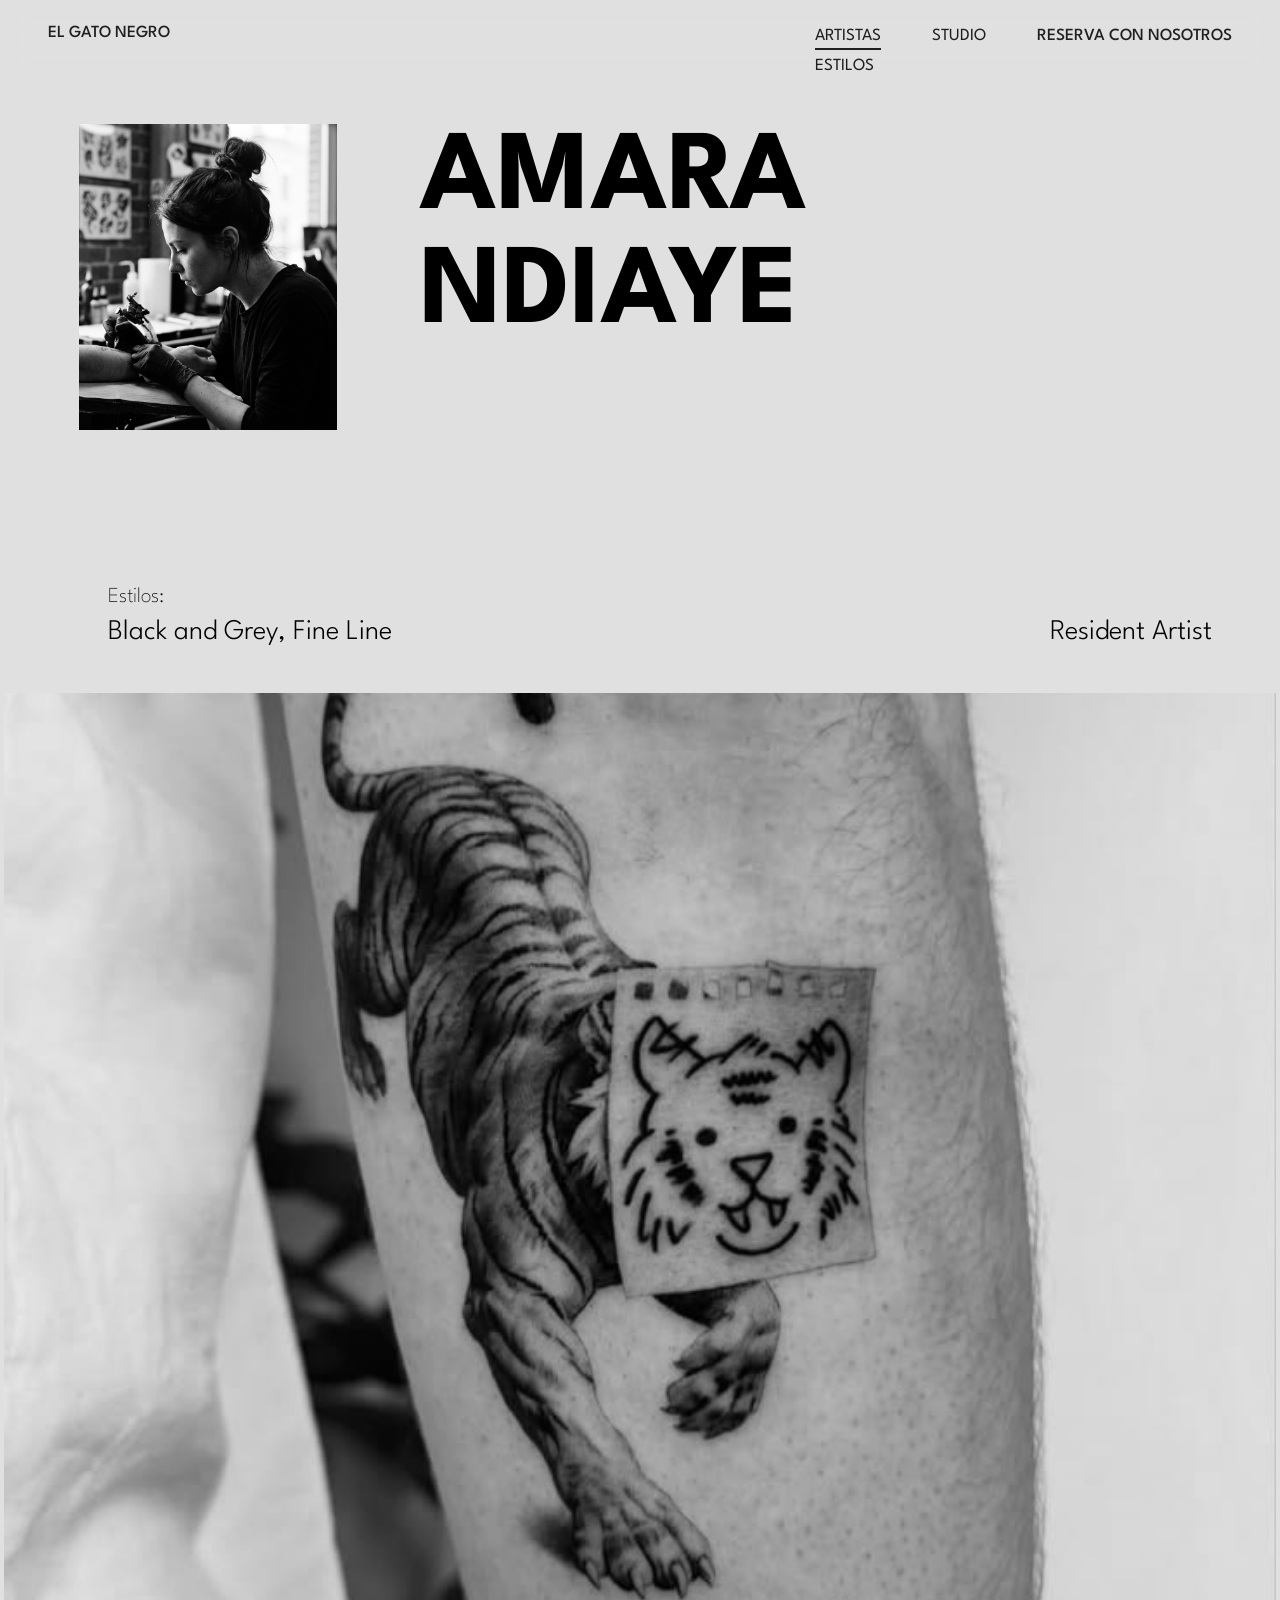
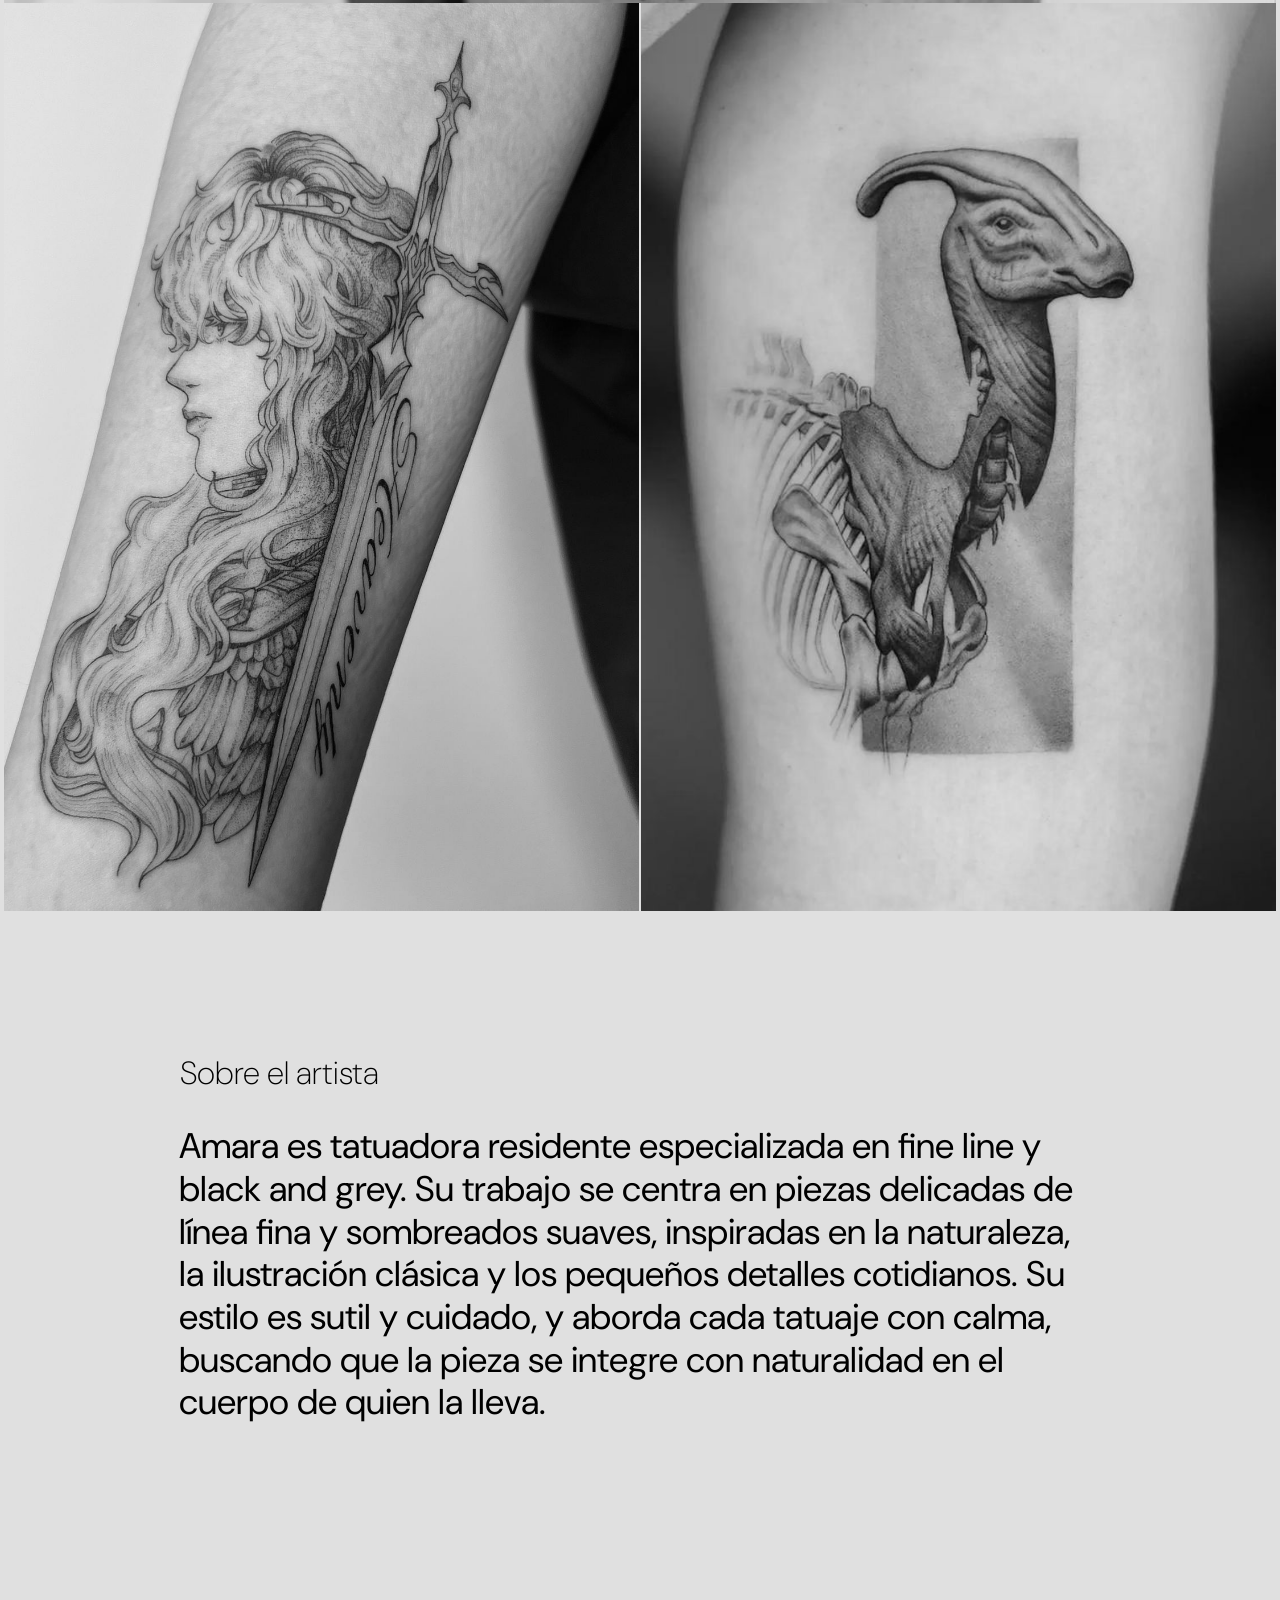
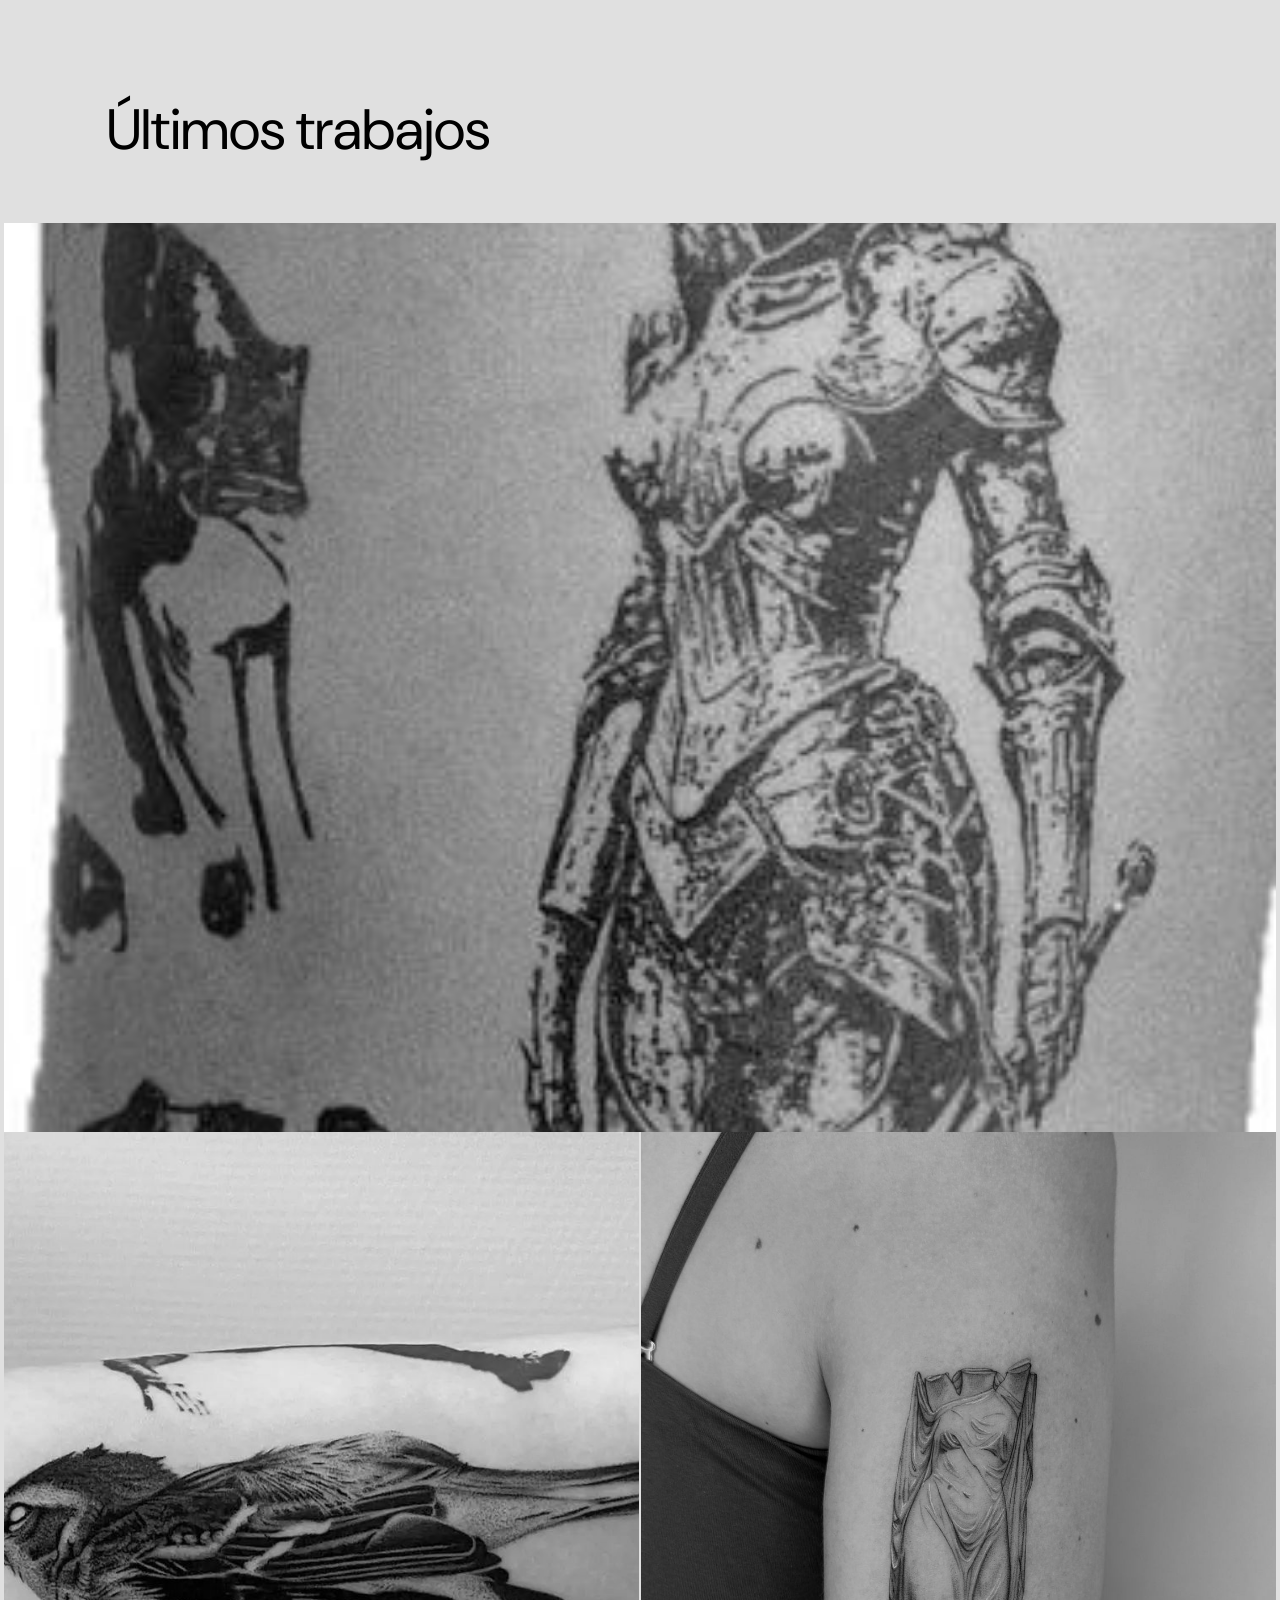
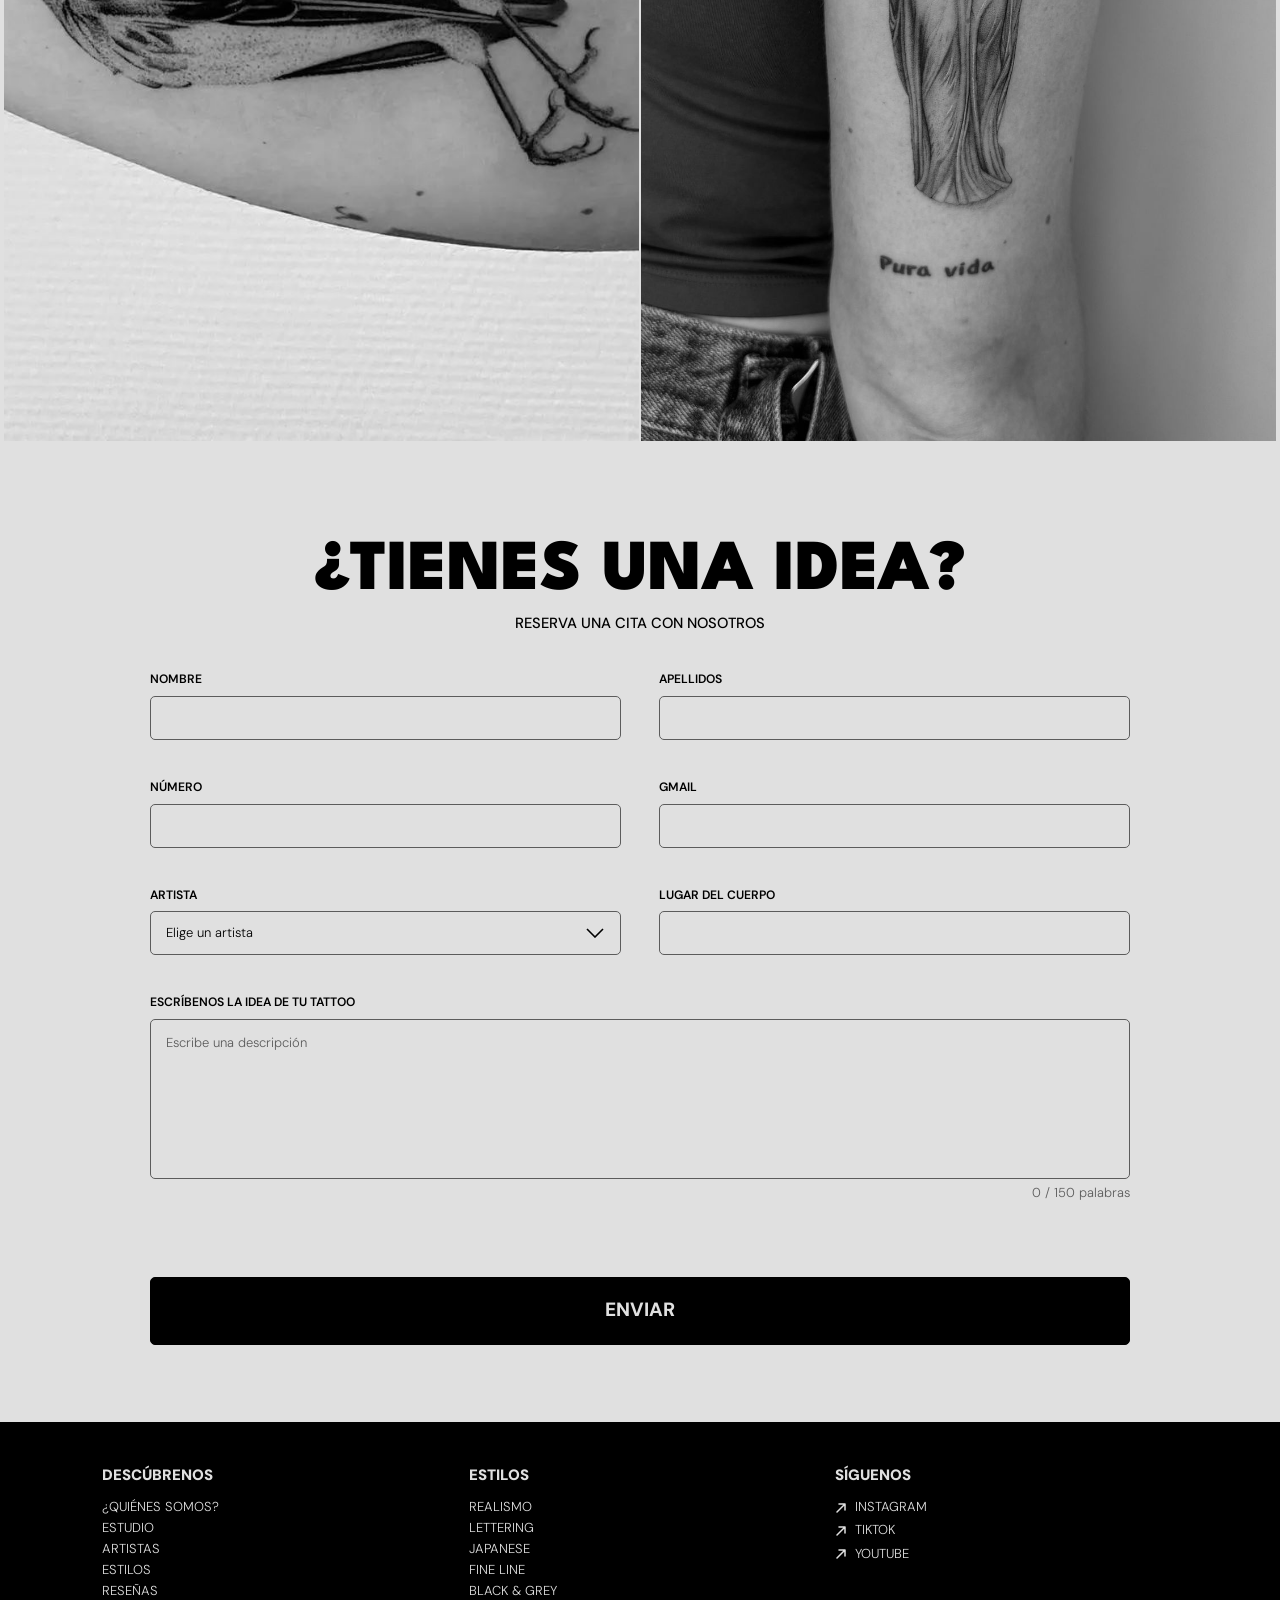
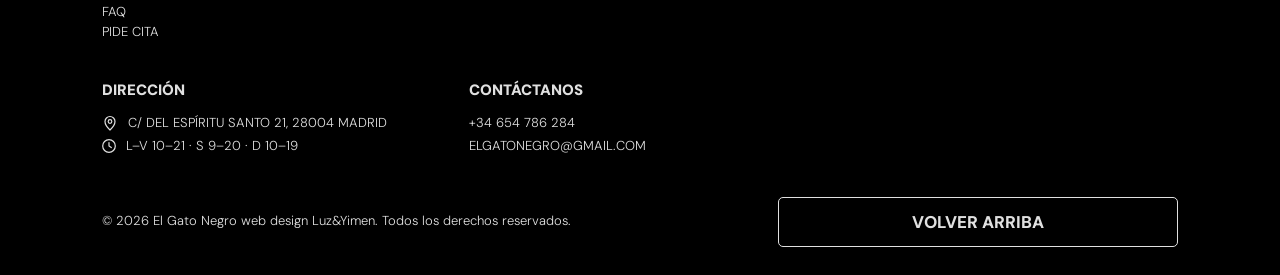
==== amara.html @ 8fb61e57 "artistas con todooo" ====
<!doctype html>
<html lang="es">
  <head>
    <meta charset="UTF-8" />
    <meta name="viewport" content="width=device-width, initial-scale=1.0" />
    <meta
      name="description"
      content="Amara Ndiaye, Resident Artist de El Gato Negro, estudio de tatuaje en Madrid. Estilos: Black and Grey, Fine Line."
    />
    <title>Amara Ndiaye | El Gato Negro</title>
    <link rel="icon" type="image/png" href="IMG/favicon.png" />

    <!-- fuentes -->
    <link rel="preconnect" href="https://fonts.googleapis.com" />
    <link rel="preconnect" href="https://fonts.gstatic.com" crossorigin />
    <link
      href="https://fonts.googleapis.com/css2?family=DM+Sans:opsz,wght@9..40,200;9..40,300;9..40,400;9..40,500;9..40,600;9..40,700;9..40,800;9..40,900&amp;family=League+Spartan:wght@100;300;400;500;900&amp;display=swap"
      rel="stylesheet"
    />

    <link rel="stylesheet" href="css/style.css" />
  </head>
  <body id="inicio" class="pagina-artista">
    <!-- MENU -->
    <header>
      <nav>
        <a class="logo" href="index.html">EL GATO NEGRO</a>

        <button class="hamburguesa" type="button" aria-label="Abrir menú">
          <span></span>
          <span></span>
          <span></span>
        </button>

        <ul class="menu">
          <li><a href="index.html#artistas" aria-current="page">ARTISTAS</a></li>
          <li><a href="index.html#estilos">ESTILOS</a></li>
          <li><a href="studio.html">STUDIO</a></li>
          <li><a class="reservar" href="#reserva">RESERVA CON NOSOTROS</a></li>
        </ul>
      </nav>
    </header>


    <main>
      <!-- CABECERA: foto, nombre, estilos y cargo -->
      <section class="ficha">
        <div class="ficha-caja">
          <img
            class="ficha-foto"
            src="IMG/Artistas/A5.jpg"
            alt="Amara Ndiaye"
            width="1104"
            height="960"
            style="object-position: 100% center"
          />
          <h1 class="ficha-nombre">Amara Ndiaye</h1>
          <p class="ficha-etiqueta">Estilos:</p>
          <p class="ficha-estilos">Black and Grey, Fine Line</p>
          <p class="ficha-rol">Resident Artist</p>
        </div>
      </section>

      <!-- TRABAJOS 1 (al pinchar se abren en grande) -->
      <section class="obras" aria-label="Trabajos de Amara Ndiaye">
        <h2 class="oculto">Trabajos de Amara Ndiaye</h2>
        <button class="obra completa" type="button" aria-label="Ver trabajo 1 en grande">
          <img src="IMG/Artistas/amara/1.jpg" alt="Trabajo 1 de Amara Ndiaye" loading="lazy" />
        </button>
        <button class="obra mitad" type="button" aria-label="Ver trabajo 2 en grande">
          <img src="IMG/Artistas/amara/2.jpg" alt="Trabajo 2 de Amara Ndiaye" loading="lazy" />
        </button>
        <button class="obra mitad" type="button" aria-label="Ver trabajo 3 en grande">
          <img src="IMG/Artistas/amara/3.jpg" alt="Trabajo 3 de Amara Ndiaye" loading="lazy" />
        </button>
      </section>

      <!-- SOBRE EL ARTISTA -->
      <section class="sobre">
        <h2 class="sobre-etiqueta">Sobre el artista</h2>
        <p class="sobre-texto">Amara es tatuadora residente especializada en fine line y black and grey. Su trabajo se centra en piezas delicadas de línea fina y sombreados suaves, inspiradas en la naturaleza, la ilustración clásica y los pequeños detalles cotidianos. Su estilo es sutil y cuidado, y aborda cada tatuaje con calma, buscando que la pieza se integre con naturalidad en el cuerpo de quien la lleva.</p>
        <p class="sobre-titulo" aria-hidden="true">Últimos trabajos</p>
      </section>

      <!-- TRABAJOS 2 -->
      <section class="obras" aria-label="Más trabajos de Amara Ndiaye">
        <h2 class="oculto">Últimos trabajos</h2>
        <button class="obra completa" type="button" aria-label="Ver trabajo 4 en grande">
          <img src="IMG/Artistas/amara/4.jpg" alt="Trabajo 4 de Amara Ndiaye" loading="lazy" />
        </button>
        <button class="obra mitad" type="button" aria-label="Ver trabajo 5 en grande">
          <img src="IMG/Artistas/amara/5.jpg" alt="Trabajo 5 de Amara Ndiaye" loading="lazy" />
        </button>
        <button class="obra mitad" type="button" aria-label="Ver trabajo 6 en grande">
          <img src="IMG/Artistas/amara/6.jpg" alt="Trabajo 6 de Amara Ndiaye" loading="lazy" />
        </button>
      </section>

      <!-- RESERVA -->
      <section id="reserva">
        <h2 class="titulo">¿TIENES UNA IDEA?</h2>
        <p class="subtitulo">RESERVA UNA CITA CON NOSOTROS</p>

        <form id="formulario" action="#" method="post" novalidate>
          <div class="campo">
            <label for="nombre">NOMBRE</label>
            <input type="text" id="nombre" name="nombre" />
          </div>
          <div class="campo">
            <label for="apellidos">APELLIDOS</label>
            <input type="text" id="apellidos" name="apellidos" />
          </div>
          <div class="campo">
            <label for="telefono">NÚMERO</label>
            <input type="tel" id="telefono" name="telefono" />
          </div>
          <div class="campo">
            <label for="email">GMAIL</label>
            <input type="email" id="email" name="email" />
          </div>
          <div class="campo">
            <label for="artista">ARTISTA</label>
            <select id="artista" name="artista">
              <option value="">Elige un artista</option>
              <option value="tomas">Tomás Arrieta</option>
              <option value="nora">Nora Valcárcel</option>
              <option value="dario">Darío Mendes</option>
              <option value="hugo">Hugo Sarmiento</option>
              <option value="amara">Amara Ndiaye</option>
              <option value="mei">Mei Ochoa</option>
              <option value="ines">Inés Lorente</option>
              <option value="ernesto">Ernesto Vidal</option>
              <option value="cualquiera">Sin preferencia</option>
            </select>
          </div>
          <div class="campo">
            <label for="zona">LUGAR DEL CUERPO</label>
            <input type="text" id="zona" name="zona" />
          </div>
          <div class="campo completo">
            <label for="idea">ESCRÍBENOS LA IDEA DE TU TATTOO</label>
            <textarea
              id="idea"
              name="idea"
              rows="6"
              placeholder="Escribe una descripción"
            ></textarea>
          </div>

          <p class="mensaje"></p>

          <button class="enviar" type="submit">ENVIAR</button>
        </form>
      </section>
    </main>

    <!-- FOOTER -->
    <footer>
      <div class="columnas">
        <div class="bloque">
          <h2>DESCÚBRENOS</h2>
          <ul class="enlaces">
            <li><a href="index.html#quienes">¿QUIÉNES SOMOS?</a></li>
            <li><a href="studio.html">ESTUDIO</a></li>
            <li><a href="index.html#artistas">ARTISTAS</a></li>
            <li><a href="index.html#estilos">ESTILOS</a></li>
            <li><a href="index.html#resenas">RESEÑAS</a></li>
            <li><a href="index.html#faq">FAQ</a></li>
            <li><a href="#reserva">PIDE CITA</a></li>
          </ul>
        </div>

        <div class="bloque">
          <h2>ESTILOS</h2>
          <ul class="enlaces">
            <li><a href="realismo.html">REALISMO</a></li>
            <li><a href="lettering.html">LETTERING</a></li>
            <li><a href="japanese.html">JAPANESE</a></li>
            <li><a href="fine-line.html">FINE LINE</a></li>
            <li><a href="black-grey.html">BLACK &amp; GREY</a></li>
          </ul>
        </div>

        <div class="bloque">
          <h2>SÍGUENOS</h2>
          <ul class="enlaces redes">
            <li>
              <a
                href="https://www.instagram.com/"
                target="_blank"
                rel="noopener"
                ><img
                  src="IMG/iconos/flecha.svg"
                  alt=""
                  width="12"
                  height="12"
                />
                INSTAGRAM</a
              >
            </li>
            <li>
              <a href="https://www.tiktok.com/" target="_blank" rel="noopener"
                ><img
                  src="IMG/iconos/flecha.svg"
                  alt=""
                  width="12"
                  height="12"
                />
                TIKTOK</a
              >
            </li>
            <li>
              <a href="https://www.youtube.com/" target="_blank" rel="noopener"
                ><img
                  src="IMG/iconos/flecha.svg"
                  alt=""
                  width="12"
                  height="12"
                />
                YOUTUBE</a
              >
            </li>
          </ul>
        </div>
      </div>

      <div class="columnas">
        <div class="bloque">
          <h2>DIRECCIÓN</h2>
          <address>
            <p>
              <img
                src="IMG/iconos/ubicacion.svg"
                alt=""
                width="16"
                height="16"
              />
              C/ DEL ESPÍRITU SANTO 21, 28004 MADRID
            </p>
            <p>
              <img src="IMG/iconos/reloj.svg" alt="" width="14" height="14" />
              L–V 10–21 · S 9–20 · D 10–19
            </p>
          </address>
        </div>

        <div class="bloque">
          <h2>CONTÁCTANOS</h2>
          <address>
            <p><a href="tel:+34654786284">+34 654 786 284</a></p>
            <p>
              <a href="mailto:elgatonegro@gmail.com">ELGATONEGRO@GMAIL.COM</a>
            </p>
          </address>
        </div>
      </div>

      <div class="abajo">
        <p>© 2026 El Gato Negro web design Luz&amp;Yimen. Todos los derechos reservados.</p>
        <a class="volver" href="#inicio">VOLVER ARRIBA</a>
      </div>
    </footer>

    <!-- VISOR DE FOTOS (ventana modal con jQuery) -->
    <div class="visor" role="dialog" aria-modal="true" aria-label="Trabajo en grande">
      <button class="visor-cerrar" type="button" aria-label="Cerrar">&times;</button>
      <button class="visor-flecha visor-antes" type="button" aria-label="Trabajo anterior">&larr;</button>
      <img src="IMG/Artistas/amara/1.jpg" alt="" />
      <button class="visor-flecha visor-despues" type="button" aria-label="Trabajo siguiente">&rarr;</button>
      <p class="visor-contador"></p>
    </div>

    <script src="https://cdnjs.cloudflare.com/ajax/libs/jquery/3.7.1/jquery.min.js"></script>
    <script src="js/script.js"></script>
    <script src="js/artista.js"></script>
  </body>
</html>
---- css/style.css ----
/* =====================================================
   EL GATO NEGRO · Estudio de tatuaje
   Hoja de estilos única de toda la web (home + studio)
   ===================================================== */

/* ---------- Variables ---------- */
:root {
  --gris: #e0e0e0;
  --gris-tarjeta: #d9d9d9;
  --gris-texto: #5c5c5c;
  --negro: #000;
  --error: #b3261e;
  --ok: #1b6e3a;
  --titulos: "League Spartan", sans-serif;
  --textos: "DM Sans", sans-serif;
  --alto-menu: 80px;
}

/* ---------- Reset ---------- */
*,
*::before,
*::after {
  box-sizing: border-box;
}

html {
  scroll-behavior: smooth;
  scroll-padding-top: 90px;
  overflow-x: clip;
}

body {
  margin: 0;
  background: var(--gris);
  color: var(--negro);
  font-family: var(--textos);
  font-weight: 300;
  line-height: 1.3;
  overflow-x: clip;
}

img,
video {
  display: block;
  max-width: 100%;
}

a {
  color: inherit;
}

ul {
  list-style: none;
  margin: 0;
  padding: 0;
}

h1,
h2,
h3,
p,
figure,
blockquote {
  margin: 0;
}

button,
input,
select,
textarea {
  font: inherit;
  color: inherit;
}

.oculto {
  position: absolute;
  width: 1px;
  height: 1px;
  overflow: hidden;
  clip: rect(0 0 0 0);
  white-space: nowrap;
}

:focus-visible {
  outline: 2px solid currentColor;
  outline-offset: 3px;
}

.titulo {
  font-family: var(--titulos);
  font-weight: 900;
  line-height: 1;
}

/* =====================================================
   MENÚ
   ===================================================== */
/* El header no crea contexto propio: la capa de blur y el nav son
   hermanos fijos, así el nav (mix-blend-mode) se mezcla con la página
   y con el blur que hay justo detrás. */
header {
  display: contents;
}

header::before {
  content: "";
  position: fixed;
  top: 0;
  left: 0;
  width: 100%;
  height: var(--alto-menu);
  z-index: 99;
  background: transparent;
  -webkit-backdrop-filter: blur(12px);
  backdrop-filter: blur(12px);
  transition:
    height 0.3s,
    background 0.3s;
}

header nav {
  position: fixed;
  top: 0;
  left: 0;
  width: 100%;
  z-index: 100;
  color: #fff;
  mix-blend-mode: difference;
  display: flex;
  justify-content: space-between;
  align-items: flex-start;
  height: var(--alto-menu);
  padding: 22px 48px 0;
  font-family: var(--titulos);
  font-size: 17px;
  text-transform: uppercase;
}

header .logo {
  font-weight: 500;
  text-decoration: none;
  white-space: nowrap;
}

header .menu {
  display: grid;
  grid-template-columns: repeat(3, auto);
  grid-template-rows: auto auto;
  column-gap: clamp(26px, 4vw, 54px);
  row-gap: 8px;
  padding-top: 3px;
}

header .menu li:nth-child(1) {
  grid-column: 1;
  grid-row: 1;
}
header .menu li:nth-child(2) {
  grid-column: 1;
  grid-row: 2;
}
header .menu li:nth-child(3) {
  grid-column: 2;
  grid-row: 1;
}
header .menu li:nth-child(4) {
  grid-column: 3;
  grid-row: 1;
}
/* enlaces repetidos de las otras páginas */
header .menu li:nth-child(n + 5) {
  display: none;
}

header .menu a {
  position: relative;
  display: inline-block;
  text-decoration: none;
  font-weight: 400;
  white-space: nowrap;
}

header .menu a.reservar {
  font-weight: 500;
}

header .menu a::after {
  content: "";
  position: absolute;
  left: 0;
  bottom: -3px;
  width: 100%;
  height: 2px;
  background: currentColor;
  transform: scaleX(0);
  transform-origin: left;
  transition: transform 0.3s;
}

header .menu a:hover::after,
header .menu a.activo::after {
  transform: scaleX(1);
}

/* botón hamburguesa (solo móvil) */
.hamburguesa {
  display: none;
  width: 44px;
  height: 44px;
  padding: 10px;
  background: none;
  border: 0;
  cursor: pointer;
  flex-direction: column;
  justify-content: space-between;
}

.hamburguesa span {
  display: block;
  height: 2px;
  width: 100%;
  background: currentColor;
  transition:
    transform 0.3s,
    opacity 0.3s;
}

.hamburguesa.activo span:nth-child(1) {
  transform: translateY(10px) rotate(45deg);
}
.hamburguesa.activo span:nth-child(2) {
  opacity: 0;
}
.hamburguesa.activo span:nth-child(3) {
  transform: translateY(-10px) rotate(-45deg);
}

/* =====================================================
   CAPAS (todas las páginas)
   La primera pantalla (.capa-fija) se queda fija con sticky
   y la sección siguiente (.capa-sube) sube por encima hasta
   taparla. El efecto de encoger, oscurecer y las esquinas
   lo controla script.js (apartado 1b).
   Se usa ".capas > " delante para ganar a reglas como
   .st-hero { position: relative }
   ===================================================== */
.capas {
  position: relative;
}

.capas > .capa-fija {
  position: sticky;
  top: 0;
  z-index: 0;
  transform-origin: center top;
}

.capa-fija video {
  transform-origin: center top;
}

.capas > .capa-sube {
  position: relative;
  z-index: 1;
  overflow: hidden;
  /* esquinas redondeadas que se ponen rectas al llegar arriba */
  border-radius: var(--esquinas, 28px) var(--esquinas, 28px) 0 0;
}

/* =====================================================
   HERO + ESTUDIO
   ===================================================== */
/* La portada de la home usa las capas: el vídeo (.hero) se
   queda fijo y el panel de textos (#estudio) sube encima */
.hero {
  /* la imagen/vídeo ocupa toda la pantalla */
  height: 100vh;
  height: 100svh;
  overflow: hidden;
  background: var(--negro);
}

.hero video {
  width: 100%;
  height: 100%;
  object-fit: cover;
}

/* panel que sube: ocupa una pantalla y tapa el vídeo.
   Composición (Figma, mesa HOME): arriba "¿QUIÉNES SOMOS?" en
   grande a la izquierda y su texto a la derecha; debajo VISIÓN
   y VALORES en dos columnas. Mismos márgenes que ARTISTAS:
   8vw a cada lado y 2.4vw entre columnas */
#estudio {
  display: grid;
  /* minmax(0, 1fr): las dos columnas miden siempre la mitad */
  grid-template-columns: minmax(0, 1fr) minmax(0, 1fr);
  align-content: center;
  row-gap: clamp(40px, min(8.6vw, 13.8vh), 124px);
  min-height: 100vh;
  min-height: 100svh;
  padding: calc(var(--alto-menu) + 20px) 8vw 6vh;
  column-gap: 2.4vw;
  background: var(--gris);
}

/* títulos de VISIÓN y VALORES: DM Sans ExtraLight 24px */
#estudio h3 {
  margin-bottom: clamp(10px, 2.6vh, 20px);
  font-family: var(--textos);
  font-weight: 200;
  font-size: clamp(16px, min(1.67vw, 2.9vh), 24px);
  text-transform: uppercase;
}

/* textos: DM Sans Light 20px */
#estudio p {
  font-weight: 300;
  font-size: clamp(14px, min(1.39vw, 2.4vh), 20px);
  line-height: 1.3;
}

/* ¿QUIÉNES SOMOS?: título a la izquierda y texto a la derecha */
.quienes {
  grid-column: 1 / 3;
  display: grid;
  grid-template-columns: minmax(0, 1fr) minmax(0, 1fr);
  column-gap: 2.4vw;
  align-items: center;
}

#estudio .quienes h3 {
  grid-row: 1 / 3;
  margin: 0;
  font-family: var(--titulos);
  font-weight: 900;
  font-size: min(8.6vw, 15vh);
  line-height: 0.9;
  /* la caja mide lo que "¿QUIÉNES": empieza en la misma línea que
     VISIÓN y "SOMOS?" queda alineado a su final, como en Figma */
  justify-self: start;
  width: min-content;
  text-align: right;
}

#estudio .quienes p {
  grid-column: 2;
  font-weight: 400;
}

/* línea en blanco entre los dos párrafos, como en el diseño */
.quienes p + p {
  margin-top: 1.3em;
}

.vision {
  grid-column: 1;
}

.valores {
  grid-column: 2;
}

/* =====================================================
   PASOS DE SCROLL (home, solo escritorio)
   El panel #estudio se queda fijo arriba tapando el vídeo y
   los .paso (huecos vacíos de debajo) pasan por la pantalla.
   Cada uno hace salir un texto con AOS (data-aos-anchor):
   1 ¿QUIÉNES SOMOS?, 2 su texto, 3 VISIÓN, 4 VALORES.
   ===================================================== */
.pasos {
  display: none;
}

@media (min-width: 901px) {
  .capas > #estudio.capa-sube {
    position: sticky;
    top: 0;
  }

  .pasos {
    display: block;
  }

  /* cada .paso es un trozo de scroll (el alto marca cuánto hay
     que bajar entre un texto y el siguiente) */
  .pasos span {
    display: block;
    height: 35vh;
  }
}

/* =====================================================
   ARTISTAS
   ===================================================== */
#artistas {
  padding: 0 0 clamp(50px, 5.5vw, 79px);
}

#artistas .titulo {
  padding-left: 8vw;
  font-size: clamp(38px, 6vw, 86px);
  margin-bottom: clamp(24px, 3.5vw, 50px);
}

.grid-artistas {
  display: grid;
  grid-template-columns: repeat(4, 1fr);
  gap: 36px 2.4vw;
  padding: 0 8vw;
}

.artista img {
  width: 100%;
  height: auto;
  aspect-ratio: 291 / 343;
  object-fit: cover;
}

/* las fotos son horizontales: se encuadra a cada artista en el recorte vertical */
.grid-artistas .artista:nth-child(1) img { object-position: 88% center; }
.grid-artistas .artista:nth-child(2) img { object-position: 100% center; }
.grid-artistas .artista:nth-child(3) img { object-position: 80% center; }
.grid-artistas .artista:nth-child(4) img { object-position: 100% center; }
.grid-artistas .artista:nth-child(5) img { object-position: 100% center; }
.grid-artistas .artista:nth-child(6) img { object-position: 69% center; }
.grid-artistas .artista:nth-child(7) img { object-position: 39% center; }
.grid-artistas .artista:nth-child(8) img { object-position: 95% center; }

/* contenedor que crea simpleParallax */
.artista .simpleParallax {
  display: block;
  width: 100%;
  overflow: hidden;
}

.artista h3 {
  margin-top: 16px;
  padding-left: 12px;
  font-family: var(--titulos);
  font-weight: 400;
  font-size: clamp(16px, 1.5vw, 21px);
  line-height: 1.05;
}

.artista .rol {
  padding-left: 12px;
  font-family: var(--titulos);
  font-weight: 300;
  font-size: small;
  line-height: 1.2;
}

.ver-artista {
  display: block;
  margin: 14px 0 0 12px;
  min-width: 128px;
  height: 36px;
  padding: 0 22px;
  background: transparent;
  border: 1px solid var(--negro);
  border-radius: 5px;
  font-family: var(--titulos);
  font-weight: 300;
  font-size: 13px;
  cursor: pointer;
  transition:
    background 0.3s,
    color 0.3s;
}

.ver-artista:hover,
.ver-artista:focus-visible {
  background: var(--negro);
  color: var(--gris);
}

/* =====================================================
   ESTILOS · tarjetas flotantes (apiladas con sticky)
   ===================================================== */
#estilos {
  background: var(--negro);
  padding: 46px 8vw 20px;
}

.estilo {
  --op: 0.55;
  --i: 0;
  position: sticky;
  top: calc(96px + var(--i) * 12px);
  aspect-ratio: 1351 / 541;
  margin-bottom: 24px;
  overflow: hidden;
  border-radius: 5px;
  background: var(--negro);
  border: 1px solid rgba(224, 224, 224, 0.14);
  box-shadow: 0 -12px 30px rgba(0, 0, 0, 0.6);
  transform-origin: center top;
  will-change: transform;
  /* toda la tarjeta lleva a su página (script.js) */
  cursor: pointer;
}

.estilo:last-of-type {
  margin-bottom: 0;
}

.estilo:nth-of-type(1) {
  --i: 0;
  --op: 0.9;
}
.estilo:nth-of-type(2) {
  --i: 1;
  --op: 0.6;
}
.estilo:nth-of-type(3) {
  --i: 2;
  --op: 0.5;
}
.estilo:nth-of-type(4) {
  --i: 3;
  --op: 0.5;
}
.estilo:nth-of-type(5) {
  --i: 4;
  --op: 0.5;
}

.estilo > img {
  position: absolute;
  inset: 0;
  width: 100%;
  height: 100%;
  object-fit: cover;
  opacity: var(--op);
  transition:
    opacity 0.5s,
    transform 0.9s cubic-bezier(0.2, 0.7, 0.2, 1);
}

.estilo:hover > img {
  opacity: calc(var(--op) + 0.2);
  transform: scale(1.04);
}

.estilo .info {
  position: absolute;
  left: clamp(20px, 2.9vw, 42px);
  right: 20px;
  bottom: clamp(16px, 2vw, 28px);
  max-width: 540px;
  color: var(--gris);
}

.estilo h3 {
  font-family: var(--titulos);
  font-weight: 900;
  font-size: clamp(28px, 4.6vw, 66px);
  line-height: 0.96;
}

.estilo .info p {
  margin-top: clamp(4px, 0.6vw, 8px);
  font-size: clamp(12px, 1.15vw, 16px);
  line-height: 1.3;
  max-width: 420px;
}

.estilo:nth-of-type(3) .info p {
  max-width: 540px;
}

.leer-mas {
  display: inline-flex;
  align-items: center;
  gap: 8px;
  margin-top: clamp(8px, 1.1vw, 16px);
  font-weight: 500;
  font-size: clamp(12px, 0.95vw, 14px);
  text-decoration: none;
}

.leer-mas img {
  transition: transform 0.3s;
}

.leer-mas:hover img,
.estilo:hover .leer-mas img {
  transform: translate(4px, -4px);
}

/* =====================================================
   RESEÑAS · carrusel jQuery
   ===================================================== */
#resenas {
  padding: clamp(44px, 6vw, 84px) 8vw clamp(50px, 5vw, 70px);
}

#resenas .titulo {
  max-width: 900px;
  margin-bottom: clamp(24px, 4vw, 56px);
  font-size: clamp(28px, 4.6vw, 66px);
}

.slider-ventana {
  overflow: hidden;
  margin-right: -37px;
  /* recorta unos px para que no asome el borde de la siguiente reseña */
  clip-path: inset(0 8px 0 0);
}

.slider-pista {
  display: flex;
  align-items: stretch;
  /* sin transición: el movimiento continuo lo hace script.js */
  will-change: transform;
}

.resena {
  flex: 0 0 33.3333%;
  display: flex;
  flex-direction: column;
  justify-content: space-between;
  gap: 36px;
  padding-right: 37px;
}

.resena blockquote p {
  font-size: clamp(14px, 1.15vw, 16px);
  line-height: 1.3;
}

.resena figcaption {
  display: flex;
  flex-direction: column;
  gap: 2px;
}

.resena cite {
  font-style: normal;
  font-weight: 600;
  font-size: clamp(13px, 0.95vw, 14px);
}

.resena .google {
  font-size: clamp(12px, 0.95vw, 14px);
  color: var(--gris-texto);
}

.resena .google strong {
  font-weight: 600;
  color: var(--negro);
}

.slider-controles {
  display: flex;
  align-items: center;
  justify-content: flex-end;
  gap: 18px;
  margin-top: 48px;
}

.slider-btn {
  width: 64px;
  height: 36px;
  background: transparent;
  border: 1px solid var(--negro);
  border-radius: 5px;
  font-size: 18px;
  line-height: 1;
  cursor: pointer;
  transition:
    background 0.3s,
    color 0.3s;
}

.slider-btn:hover,
.slider-btn:focus-visible {
  background: var(--negro);
  color: var(--gris);
}

.slider-puntos {
  display: flex;
  gap: 10px;
}

.slider-puntos button {
  width: 12px;
  height: 12px;
  padding: 0;
  border-radius: 50%;
  border: 1px solid var(--negro);
  background: transparent;
  cursor: pointer;
  transition:
    background 0.3s,
    transform 0.3s;
}

.slider-puntos button.activo {
  background: var(--negro);
  transform: scale(1.2);
}

/* =====================================================
   FAQ · acordeón jQuery
   ===================================================== */
#faq {
  padding: 0 8vw clamp(44px, 5vw, 70px);
}

#faq .titulo {
  margin-bottom: clamp(18px, 2.6vw, 36px);
  font-size: clamp(30px, 4.6vw, 66px);
}

.pregunta {
  border-bottom: 1px solid var(--negro);
}

.pregunta h3 {
  font-size: inherit;
}

.pregunta h3 button {
  display: flex;
  align-items: center;
  justify-content: space-between;
  gap: 24px;
  width: 100%;
  padding: 12px 0;
  background: none;
  border: 0;
  text-align: left;
  cursor: pointer;
  font-family: var(--titulos);
  font-weight: 500;
  font-size: clamp(15px, 2.1vw, 30px);
  line-height: 1.1;
  text-transform: uppercase;
}

.pregunta h3 button img {
  flex: none;
  width: clamp(16px, 1.8vw, 26px);
  height: auto;
  transition: transform 0.35s;
}

.pregunta.abierta h3 button img {
  transform: rotate(180deg);
}

.respuesta {
  padding: 0 0 18px;
}

.respuesta p {
  max-width: 1321px;
  font-family: var(--titulos);
  font-weight: 300;
  font-size: clamp(13px, 1.5vw, 21px);
  line-height: 1.25;
}

/* =====================================================
   FORMULARIO DE CITA
   ===================================================== */
#reserva {
  padding: clamp(44px, 6vw, 84px) 8vw clamp(50px, 6vw, 84px);
}

#reserva .titulo {
  text-align: center;
  font-size: clamp(28px, 5.6vw, 80px);
}

.subtitulo {
  margin: 6px 0 clamp(22px, 3vw, 42px);
  text-align: center;
  font-weight: 500;
  font-size: clamp(12px, 1.15vw, 16px);
}

#formulario {
  display: grid;
  grid-template-columns: 1fr 1fr;
  gap: 14px 3vw;
  max-width: 980px;
  margin: 0 auto;
}

.campo {
  display: flex;
  flex-direction: column;
  gap: 8px;
}

.campo.completo {
  grid-column: 1 / -1;
}

.campo label {
  font-weight: 600;
  font-size: clamp(12px, 0.95vw, 14px);
  text-transform: uppercase;
}

.campo input,
.campo select,
.campo textarea {
  width: 100%;
  height: 44px;
  padding: 0 15px;
  background: transparent;
  border: 1px solid var(--gris-texto);
  border-radius: 5px;
  font-weight: 300;
  font-size: clamp(13px, 0.95vw, 14px);
  transition:
    border-color 0.2s,
    box-shadow 0.2s;
}

.campo select {
  appearance: none;
  -webkit-appearance: none;
  background-image: url("data:image/svg+xml;utf8,<svg xmlns='http://www.w3.org/2000/svg' width='18' height='10' viewBox='0 0 18 10' fill='none' stroke='black' stroke-width='1.6'><path d='M1 1l8 8 8-8'/></svg>");
  background-repeat: no-repeat;
  background-position: right 16px center;
  padding-right: 44px;
  cursor: pointer;
}

.campo textarea {
  height: 160px;
  padding: 15px;
  /* no se puede estirar; si hay mucho texto, scroll dentro */
  resize: none;
  overflow-y: auto;
}

/* contador de palabras del textarea (lo crea script.js) */
.contador {
  align-self: flex-end;
  margin-top: -2px;
  font-size: 13px;
  color: var(--gris-texto);
}

.contador.lleno {
  color: var(--negro);
  font-weight: 600;
}

.campo textarea::placeholder {
  color: var(--gris-texto);
}

.campo input:focus,
.campo select:focus,
.campo textarea:focus {
  outline: none;
  border-color: var(--negro);
  box-shadow: 0 0 0 1px var(--negro);
}

.campo .invalido {
  border-color: var(--error);
  box-shadow: 0 0 0 1px var(--error);
}

.campo .error {
  min-height: 18px;
  font-size: 14px;
  font-weight: 500;
  color: var(--error);
}

#formulario .mensaje {
  grid-column: 1 / -1;
  text-align: center;
  font-weight: 500;
  font-size: clamp(15px, 1.25vw, 18px);
  min-height: 1.3em;
}

#formulario .mensaje.ok {
  color: var(--ok);
}
#formulario .mensaje.ko {
  color: var(--error);
}

.enviar {
  grid-column: 1 / -1;
  height: 68px;
  background: var(--negro);
  color: var(--gris);
  border: 1px solid var(--negro);
  border-radius: 5px;
  font-weight: 800;
  font-size: clamp(16px, 1.5vw, 21px);
  cursor: pointer;
  transition:
    background 0.3s,
    color 0.3s;
}

.enviar:hover,
.enviar:focus-visible {
  background: transparent;
  color: var(--negro);
}

.enviar:disabled {
  opacity: 0.6;
  cursor: wait;
}

/* =====================================================
   FOOTER
   ===================================================== */
footer {
  background: var(--negro);
  color: var(--gris);
  padding: 44px 8vw 28px;
  font-size: 13px;
}

footer h2 {
  margin-bottom: 14px;
  font-weight: 900;
  font-size: 15px;
  text-transform: uppercase;
}

footer .columnas {
  display: grid;
  grid-template-columns: repeat(3, 1fr);
  gap: 40px 24px;
}

footer .columnas + .columnas {
  margin-top: 36px;
}

footer .enlaces li {
  margin-bottom: 4px;
}

footer a {
  text-decoration: none;
}

footer a:hover,
footer a:focus-visible {
  text-decoration: underline;
}

footer .redes a {
  display: inline-flex;
  align-items: center;
  gap: 8px;
}

footer address {
  font-style: normal;
}

footer address p {
  display: flex;
  align-items: center;
  gap: 10px;
  margin-bottom: 6px;
}

footer address img {
  flex: none;
}

footer .abajo {
  display: flex;
  justify-content: space-between;
  align-items: center;
  gap: 24px;
  margin-top: 36px;
}

footer .volver {
  display: flex;
  align-items: center;
  justify-content: center;
  width: min(400px, 45%);
  height: 50px;
  background: var(--negro);
  border: 1px solid var(--gris);
  border-radius: 5px;
  font-weight: 800;
  font-size: 17px;
  text-decoration: none;
  transition:
    background 0.3s,
    color 0.3s;
}

footer .volver:hover {
  background: var(--gris);
  color: var(--negro);
  text-decoration: none;
}

/* =====================================================
   RESPONSIVE
   ===================================================== */
@media (max-width: 1100px) {
  header nav {
    padding: 28px 32px 0;
    font-size: 16px;
  }

  .resena {
    flex-basis: 50%;
  }
}

@media (max-width: 900px) {
  :root {
    --alto-menu: 56px;
  }

  html {
    scroll-padding-top: 76px;
  }

  /* con el menú abierto la capa de blur cubre toda la pantalla */
  header.abierto::before {
    height: 100vh;
    background: rgba(0, 0, 0, 0.55);
    -webkit-backdrop-filter: blur(18px);
    backdrop-filter: blur(18px);
  }

  header nav {
    align-items: center;
    padding: 0 20px;
    font-size: 16px;
  }

  .hamburguesa {
    display: flex;
  }

  header .menu {
    display: none;
    position: absolute;
    top: 100%;
    left: 0;
    width: 100%;
    padding: 12px 20px 24px;
    background: transparent;
    flex-direction: column;
    gap: 0;
  }

  header .menu li:nth-child(n) {
    grid-column: auto;
    grid-row: auto;
  }

  header .menu a {
    padding: 12px 0;
    font-size: 18px;
  }

  /* en tablet y móvil los tres textos van uno debajo de otro */
  #estudio {
    grid-template-columns: 1fr;
    grid-template-rows: none;
    row-gap: 32px;
    padding: calc(var(--alto-menu) + 28px) 20px 48px;
  }

  .quienes,
  .vision,
  .valores {
    grid-column: 1;
    grid-row: auto;
    margin-top: 0;
  }

  /* el título grande va encima de su texto */
  .quienes {
    grid-template-columns: 1fr;
  }

  #estudio .quienes h3 {
    grid-row: auto;
    margin-bottom: 20px;
    padding-right: 0;
    font-size: clamp(44px, 13vw, 90px);
    text-align: left;
  }

  #estudio .quienes p {
    grid-column: 1;
  }

  .grid-artistas {
    grid-template-columns: repeat(2, 1fr);
    gap: 40px 20px;
    padding: 0 20px;
  }

  #artistas .titulo {
    padding-left: 20px;
  }

  #estilos {
    padding: 40px 16px 16px;
  }

  .estilo {
    --alto: 340px;
    aspect-ratio: auto;
    height: clamp(300px, 62vw, 420px);
    top: calc(84px + var(--i) * 10px);
  }

  #formulario {
    grid-template-columns: 1fr;
  }

  footer {
    padding: 48px 20px 32px;
  }

  footer .columnas {
    grid-template-columns: repeat(2, 1fr);
  }
}

@media (max-width: 700px) {
  .resena {
    flex-basis: 100%;
  }

  .slider-ventana {
    margin-right: 0;
  }

  .resena {
    padding-right: 0;
  }

  .slider-controles {
    justify-content: space-between;
  }

  #faq {
    padding-left: 20px;
    padding-right: 20px;
  }

  .campo input,
  .campo select {
    height: 52px;
  }

  .enviar {
    height: 72px;
  }
}

@media (max-width: 560px) {
  .grid-artistas {
    gap: 32px 14px;
  }

  .artista h3,
  .artista .rol {
    padding-left: 0;
  }

  .ver-artista {
    margin-left: 0;
    min-width: 0;
    width: 100%;
    padding: 0 8px;
    font-size: 14px;
  }

  footer .columnas {
    grid-template-columns: 1fr;
  }

  footer .abajo {
    flex-direction: column;
    align-items: stretch;
  }

  footer .volver {
    width: 100%;
  }

  .estilo .info p {
    display: -webkit-box;
    -webkit-line-clamp: 3;
    -webkit-box-orient: vertical;
    overflow: hidden;
  }
}

/* Accesibilidad: sin animaciones si el usuario lo pide */
@media (prefers-reduced-motion: reduce) {
  html {
    scroll-behavior: auto;
  }

  *,
  *::before,
  *::after {
    transition-duration: 0.01ms !important;
    animation-duration: 0.01ms !important;
  }

  /* el carrusel de reseñas lo mueve JS fotograma a fotograma */
  .slider-pista {
    transition: none !important;
  }
}






/* PÁGINA STUDIO */


:root {
  --st-u: calc(min(100vw, 1160px) / 1440);
}

/* enlace activo del menú */
header .menu a[aria-current="page"]::after {
  transform: scaleX(1);
}
/* =====================================================
   HERO: solo el vídeo (0 – 1022 px de diseño).
   Es la capa fija: se queda quieto y el panel de textos
   (.st-intro) sube por encima (efecto CAPAS, script.js)
   ===================================================== */
.st-hero {
  position: relative;
  height: calc(1022 * var(--st-u));
  overflow: hidden;
  background: var(--negro);
}

.st-hero video {
  position: absolute;
  inset: 0;
  width: 100%;
  height: 100%;
  object-fit: cover;
}

/* =====================================================
   TEXTOS (1022 – 2067): panel gris que sube sobre el vídeo
   ===================================================== */
.st-intro {
  --margen: max(0px, (100vw - 1440 * var(--st-u)) / 2);
  height: calc(712 * var(--st-u));
  background: var(--gris);
}

.st-intro p {
  position: absolute;
  color: var(--negro);
}

.st-intro-a {
  top: calc(76 * var(--st-u));
  left: calc(110 * var(--st-u) + var(--margen));
  width: calc(792 * var(--st-u));
  font-family: var(--titulos);
  font-weight: 900;
  font-size: calc(64 * var(--st-u));
  line-height: 0.92;
  text-transform: uppercase;
}

.st-intro-b {
  top: calc(239 * var(--st-u));
  right: calc((1440 - 1312) * var(--st-u) + var(--margen));
  width: calc(464 * var(--st-u));
  text-align: right;
  font-weight: 400;
  font-size: max(15px, calc(32 * var(--st-u)));
  line-height: 1.25;
}

.st-intro-c {
  top: calc(495 * var(--st-u));
  right: calc((1440 - 1305) * var(--st-u) + var(--margen));
  width: calc(975 * var(--st-u));
  text-align: right;
  font-weight: 300;
  font-style: italic;
  font-size: calc(48 * var(--st-u));
  line-height: 1.1;
}

/* =====================================================
   BANDA DE IMAGEN (2067 – 2751)
   ===================================================== */
.st-banda {
  position: relative;
  z-index: 1;
  height: calc(684 * var(--st-u));
  overflow: hidden;
  background: var(--negro);
}

.st-banda img {
  width: 100%;
  height: 100%;
  object-fit: cover;
}

/* =====================================================
   FRASES (2751 – 3606)
   ===================================================== */
.st-frases {
  position: relative;
  width: calc(1440 * var(--st-u));
  height: calc(855 * var(--st-u));
  margin: 0 auto;
  font-family: var(--titulos);
}

.st-frases > * {
  position: absolute;
}

.st-grande {
  top: calc(147 * var(--st-u));
  right: calc((1440 - 1305) * var(--st-u));
  width: calc(590 * var(--st-u));
  text-align: right;
  font-weight: 400;
  font-size: calc(68 * var(--st-u));
  line-height: 1.08;
}

.st-ligera {
  font-weight: 300;
  font-size: calc(44 * var(--st-u));
  line-height: 1.1;
}

.st-izq {
  top: calc(372 * var(--st-u));
  left: calc(72 * var(--st-u));
  width: calc(413 * var(--st-u));
}

.st-der {
  top: calc(573 * var(--st-u));
  right: calc((1440 - 1286) * var(--st-u));
  width: calc(438 * var(--st-u));
  text-align: right;
}

/* =====================================================
   IMÁGENES (3606 – 5212)
   ===================================================== */
.st-galeria {
  position: relative;
  width: calc(1440 * var(--st-u));
  height: calc(1484 * var(--st-u));
  margin: 0 auto;
}

.st-img {
  position: absolute;
  overflow: hidden;
  border-radius: 5px;
  background: var(--negro);
}

.st-img img {
  width: 100%;
  height: 100%;
  object-fit: cover;
}

.st-img-1 { left: calc(89 * var(--st-u)); top: 0; width: calc(634 * var(--st-u)); height: calc(725 * var(--st-u)); }
.st-img-1 img { object-position: 57% center; }
.st-img-2 { left: calc(799 * var(--st-u)); top: 0; width: calc(559 * var(--st-u)); height: calc(301 * var(--st-u)); }
.st-img-3 { left: calc(805 * var(--st-u)); top: calc(554 * var(--st-u)); width: calc(409 * var(--st-u)); height: calc(400 * var(--st-u)); }
.st-img-4 { left: calc(41 * var(--st-u)); top: calc(1084 * var(--st-u)); width: calc(818 * var(--st-u)); height: calc(400 * var(--st-u)); }
.st-img-4 img { object-fit: cover; }

/* =====================================================
   VISÍTANOS
   ===================================================== */
.st-visitanos {
  position: relative;
  width: calc(1440 * var(--st-u));
  --vis-alto: min(calc(640 * var(--st-u)), calc(100svh - 110px));
  height: var(--vis-alto);
  margin: 0 auto calc(120 * var(--st-u));
}

.st-visita-texto {
  position: absolute;
  top: 0;
  left: calc(37 * var(--st-u));
  width: calc(440 * var(--st-u));
}

.st-visita-texto h2 {
  font-family: var(--titulos);
  font-weight: 400;
  font-size: calc(48 * var(--st-u));
  line-height: 1.1;
}

.st-visita-texto p {
  margin-top: calc(20 * var(--st-u));
  font-family: var(--titulos);
  font-weight: 300;
  font-size: max(15px, calc(24 * var(--st-u)));
  line-height: 1.2;
}

.st-boton-mapa {
  display: inline-flex;
  align-items: center;
  height: calc(58 * var(--st-u));
  min-height: 44px;
  margin-top: calc(32 * var(--st-u));
  padding: 0 calc(32 * var(--st-u));
  border: 1px solid var(--negro);
  border-radius: 5px;
  font-family: var(--titulos);
  font-weight: 300;
  font-size: max(15px, calc(21 * var(--st-u)));
  text-decoration: none;
  white-space: nowrap;
  transition: background 0.3s, color 0.3s;
}

.st-boton-mapa:hover,
.st-boton-mapa:focus-visible {
  background: var(--negro);
  color: var(--gris);
}

/* el mapa sale por la derecha de la pantalla (como en Figma) */
.st-mapa {
  position: absolute;
  top: 0;
  left: calc(505 * var(--st-u));
  width: calc(954 * var(--st-u) + max(0px, (100vw - 1440 * var(--st-u)) / 2));
  height: var(--vis-alto);
  overflow: hidden;
  border-radius: 5px 0 0 5px;
}

.st-mapa img {
  width: 100%;
  height: 100%;
  object-fit: cover;
  transition: transform 0.8s cubic-bezier(0.2, 0.7, 0.2, 1);
}

.st-mapa:hover img {
  transform: scale(1.05);
}

/* si la pantalla es más ancha que el diseño, el mapa no se corta raro */
.st-visitanos {
  overflow: visible;
}

/* =====================================================
   RESPONSIVE: debajo de 900px todo pasa a una columna
   ===================================================== */
@media (max-width: 900px) {
  .st-hero {
    height: 70vh;
    height: 70svh;
    min-height: 320px;
  }

  .st-intro {
    height: auto;
    padding: 56px 20px 64px;
    display: flex;
    flex-direction: column;
    gap: 28px;
  }

  .st-intro p {
    position: static;
    width: auto;
    text-align: left;
  }

  .st-intro-a {
    font-size: clamp(34px, 10vw, 64px);
    line-height: 1.1;
  }

  .st-intro-b {
    font-size: 17px;
    max-width: 420px;
  }

  .st-intro-c {
    font-size: clamp(24px, 7vw, 40px);
  }

  .st-frases,
  .st-galeria,
  .st-visitanos {
    width: auto;
    height: auto;
    margin: 0;
    padding: 0 20px;
  }

  .st-frases > *,
  .st-img,
  .st-visita-texto,
  .st-mapa {
    position: static;
    width: auto;
  }

  .st-banda {
    height: 55vw;
  }

  .st-frases {
    display: grid;
    gap: 28px;
    padding: 56px 20px;
  }

  .st-grande {
    font-size: clamp(28px, 8vw, 48px);
    text-align: left;
  }

  .st-ligera {
    font-size: clamp(20px, 5.5vw, 32px);
  }

  .st-der {
    text-align: left;
  }

  .st-galeria {
    display: grid;
    grid-template-columns: 1fr 1fr;
    gap: 12px;
    padding-bottom: 56px;
  }

  .st-img {
    aspect-ratio: 4 / 3;
  }

  .st-img-1,
  .st-img-4 {
    grid-column: 1 / -1;
    aspect-ratio: 16 / 11;
  }

  .st-visitanos {
    display: grid;
    gap: 28px;
    padding-bottom: 60px;
  }

  .st-visita-texto h2 {
    font-size: clamp(32px, 9vw, 48px);
  }

  .st-visita-texto p {
    font-size: 18px;
  }

  .st-boton-mapa {
    height: 40px;
    margin-top: 24px;
    font-size: 14px;
    padding: 0 22px;
  }

  .st-mapa {
    display: block;
    height: auto;
    aspect-ratio: 4 / 3;
    border-radius: 5px;
  }
}

@media (max-width: 560px) {
  .st-galeria {
    grid-template-columns: 1fr;
  }
}


/* #####################################################
   PÁGINAS DE ESTILOS (realismo, lettering, japanese,
   fine line y black & grey)
   Las 5 páginas usan la misma maqueta (Figma, 1440px).
   El body lleva la clase "pagina-estilo" + la del estilo.
   ##################################################### */

/* ---------- Portada: texto + nombre gigante ---------- */
/* ocupa justo una pantalla: el texto y el nombre se ven
   enteros sin hacer scroll y las fotos empiezan debajo */
.portada {
  display: flex;
  flex-direction: column;
  justify-content: flex-end;
  min-height: 100vh;
  min-height: 100svh;
  padding: calc(var(--alto-menu) + 30px) 0 0;
  overflow: hidden;
}

.intro {
  max-width: 700px;
  width: 50vw;
  margin-left: 4vw;
  font-weight: 400;
  font-size: clamp(13px, min(1.25vw, 2vh), 18px);
  line-height: 1.3;
}

.nombre-estilo {
  margin-top: clamp(24px, 9vh, 110px);
  /* -0.16em quita el hueco que deja la línea debajo de las letras
     y 0.75vw deja abajo el mismo espacio que hay a los lados */
  margin-bottom: calc(0.75vw - 0.16em);
  font-family: var(--titulos);
  font-weight: 900;
  /* tamaño en vw para que la palabra llegue de lado a lado */
  font-size: 19.9vw;
  line-height: 0.82;
  text-align: center;
  white-space: nowrap;
}

/* cada palabra tiene un largo distinto, así que cada una lleva su tamaño */
.lettering .nombre-estilo {
  font-size: 19.25vw;
}

.japanese .nombre-estilo {
  font-size: 20.3vw;
}

.fine-line .nombre-estilo {
  font-size: 21.8vw;
}

.black-grey .nombre-estilo {
  font-size: 15.55vw;
  letter-spacing: -0.05em;
}

/* ---------- Collage de fotos (CSS Grid) ---------- */
/* columnas de Figma: 723 + 351 + 366 = 1440 */
.collage {
  display: grid;
  grid-template-columns: 723fr 351fr 366fr;
  background: var(--negro);
}

.foto {
  display: grid;
  /* una sola celda del tamaño exacto del hueco */
  grid-template: minmax(0, 1fr) / minmax(0, 1fr);
  padding: 0;
  border: 0;
  overflow: hidden;
  background: var(--negro);
  cursor: zoom-in;
}

.foto img {
  width: 100%;
  height: 100%;
  object-fit: cover;
  transition:
    transform 0.8s cubic-bezier(0.2, 0.7, 0.2, 1),
    opacity 0.4s;
}

.foto:hover img,
.foto:focus-visible img {
  transform: scale(1.04);
}

.foto:focus-visible {
  outline-offset: -4px;
}

/* Japanese: la foto en color (la crea estilos.js) está encima
   de la de blanco y negro, invisible, y aparece poco a poco.
   Las dos ocupan la misma celda del grid de .foto */
.foto img {
  grid-area: 1 / 1;
}

.foto .foto-color {
  opacity: 0;
  transition:
    opacity 1.2s ease,
    transform 0.8s cubic-bezier(0.2, 0.7, 0.2, 1);
}

.foto.en-color .foto-color {
  opacity: 1;
}

.arriba-izq {
  aspect-ratio: 723 / 1023;
}

.arriba-der {
  grid-column: 2 / 4;
  aspect-ratio: 717 / 1023;
}

.banda {
  grid-column: 1 / 4;
  aspect-ratio: 1440 / 414;
}

.grande {
  grid-column: 1 / 3;
  grid-row: span 3;
}

.lado-1,
.lado-2,
.lado-3 {
  grid-column: 3;
  aspect-ratio: 366 / 368;
}

/* ---------- Artistas del estilo (Flexbox) ---------- */
/* La sección mide una pantalla: las 3 tarjetas arriba y
   "ARTISTAS" abajo (12vw, a la izquierda). Las tarjetas son lo más
   grandes posible, pero en pantallas bajas se hacen más
   pequeñas para que todo quepa. */
.equipo {
  /* ancho máximo de una tarjeta para que quepa en la pantalla:
     alto de pantalla - huecos - "ARTISTAS" (11vw) - textos (80px),
     dividido entre 1.69 (la foto más alta mide 558/331 = 1.69) */
  --ancho-max: calc((88vh - 11vw - 80px) / 1.69);
  display: flex;
  flex-wrap: wrap;
  justify-content: center;
  align-items: flex-start;
  align-content: space-between;
  gap: 4vh clamp(10px, 1.15vw, 16px);
  min-height: 100vh;
  min-height: 100svh;
  /* espacio entre el collage de fotos y esta sección */
  margin-top: clamp(90px, 14vw, 200px);
  padding-top: 5.6vh;
  /* al dejar de hacer scroll cerca, la página se coloca
     para que la sección se vea entera (ver scroll-snap abajo) */
  scroll-snap-align: end;
}

/* ajuste suave del scroll: solo afecta a .equipo, que es el
   único elemento con scroll-snap-align (páginas de estilos) */
html {
  scroll-snap-type: y proximity;
}

.persona {
  width: min(27vw, var(--ancho-max));
}

/* la primera foto de realismo y fine line es más estrecha (269px) */
.realismo .persona:first-child,
.fine-line .persona:first-child {
  width: min(22vw, var(--ancho-max) * 0.81);
}

.persona img {
  width: 100%;
  height: auto;
}

.persona h3 {
  margin-top: min(1.5vh, 15px);
  font-weight: 700;
  font-size: clamp(15px, min(1.67vw, 2.4vh), 24px);
  text-transform: uppercase;
}

.persona p {
  max-width: 238px;
  margin-top: 6px;
  font-size: clamp(13px, min(1.1vw, 1.6vh), 16px);
}

/* cabecera: "ARTISTAS" a la izquierda y la frase a la derecha,
   alineados por la base de las letras */
.cabecera-artistas {
  flex-basis: 100%;
  display: flex;
  justify-content: space-between;
  align-items: baseline;
  gap: 2vw;
  padding: 0 4.4vw 0 1.6vw;
  /* título y frase separados del borde de abajo (3vw) */
  margin-bottom: calc(3vw - 0.16 * 12vw);
}

.titulo-artistas {
  font-family: var(--titulos);
  font-weight: 900;
  font-size: 12vw;
  line-height: 0.82;
  white-space: nowrap;
}

/* la frase, pequeña y fina, al lado del título */
.frase-estilo {
  font-family: var(--titulos);
  font-weight: 300;
  font-size: clamp(14px, 1.8vw, 30px);
  letter-spacing: -0.03em;
  /* la parte de arriba de la frase (sube 0.69em) queda a la misma
     altura que la de ARTISTAS (sube 0.68 x 12vw) */
  position: relative;
  top: calc(0.69em - 0.68 * 12vw);
}

/* el formulario queda más separado del título, como en Figma */
.pagina-estilo #reserva {
  padding-top: clamp(60px, 14vw, 200px);
}

/* ---------- Visor de fotos (ventana modal) ---------- */
.visor {
  display: none;
  position: fixed;
  inset: 0;
  z-index: 200;
  align-items: center;
  justify-content: center;
  padding: 60px 80px;
  background: rgba(0, 0, 0, 0.92);
}

.visor img {
  max-width: 100%;
  max-height: 100%;
  object-fit: contain;
  border-radius: 5px;
}

.visor button {
  position: absolute;
  padding: 0;
  border: 0;
  background: none;
  color: var(--gris);
  font-size: 40px;
  line-height: 1;
  cursor: pointer;
}

.visor-cerrar {
  top: 16px;
  right: 24px;
}

.visor-antes {
  left: 24px;
}

.visor-despues {
  right: 24px;
}

.visor button:hover {
  opacity: 0.6;
}

.visor-contador {
  position: absolute;
  bottom: 20px;
  left: 0;
  width: 100%;
  color: var(--gris);
  font-size: 14px;
  text-align: center;
}

/* mientras el visor está abierto la página no hace scroll */
body.sin-scroll {
  overflow: hidden;
}

/* ---------- Tablet ---------- */
@media (max-width: 900px) {
  .intro {
    width: auto;
    margin: 0 20px;
  }

  .persona {
    width: min(calc((100% - 60px) / 3), var(--ancho-max));
  }

  .realismo .persona:first-child,
  .fine-line .persona:first-child {
    width: min(calc((100% - 60px) / 3 * 0.81), var(--ancho-max) * 0.81);
  }

  .equipo {
    padding: 5.6vh 20px 0;
  }

  /* la frase en una sola línea al lado de ARTISTAS */
  .frase-estilo {
    font-size: 14px;
    white-space: nowrap;
  }

  .visor {
    padding: 60px 16px;
  }

  .visor-flecha {
    top: auto;
    bottom: 10px;
  }

  .visor-antes {
    left: 20px;
  }

  .visor-despues {
    right: 20px;
  }
}

/* ---------- Móvil ---------- */
@media (max-width: 600px) {
  /* el collage pasa a 2 columnas */
  .collage {
    grid-template-columns: 1fr 1fr;
  }

  .arriba-izq,
  .arriba-der {
    grid-column: auto;
    aspect-ratio: 3 / 4;
  }

  .banda {
    grid-column: 1 / 3;
    aspect-ratio: 16 / 9;
  }

  .grande {
    grid-column: 1 / 3;
    grid-row: auto;
    aspect-ratio: 1;
  }

  .lado-1,
  .lado-2 {
    grid-column: auto;
  }

  .lado-3 {
    grid-column: 1 / 3;
    aspect-ratio: 2 / 1;
  }

  /* artistas en una sola columna */
  /* en móvil no cabe en una pantalla: altura normal y sin ajuste de scroll */
  .equipo {
    flex-direction: column;
    align-items: center;
    gap: 36px;
    min-height: 0;
    scroll-snap-align: none;
  }

  .persona,
  .realismo .persona:first-child,
  .fine-line .persona:first-child {
    width: min(100%, 331px);
  }

  .persona h3 {
    font-size: 18px;
  }

  .persona p {
    font-size: 14px;
  }

  /* en columna el flex-basis sería la altura: lo quitamos.
     La frase pasa debajo de ARTISTAS */
  .cabecera-artistas {
    flex-basis: auto;
    width: 100%;
    flex-direction: column;
    align-items: flex-start;
    gap: 8px;
    margin: 10px 0 0;
    padding: 0;
  }

  .titulo-artistas {
    font-size: 18vw;
  }

  .frase-estilo {
    top: 0;
    font-size: 16px;
  }
}

/* =====================================================
   PÁGINAS DE ARTISTA (tomas, nora, dario, hugo, amara,
   mei, ines, ernesto) · medidas de Figma (1440 px)
   ===================================================== */
.pagina-artista {
  --ar-u: calc(min(100vw, 1440px) / 1440);
}

/* ---------- Cabecera de la ficha ---------- */
.ficha {
  height: min(calc(780 * var(--ar-u)), 100svh);
  min-height: calc(700 * var(--ar-u));
  background: var(--gris);
}

.ficha-caja {
  position: relative;
  width: calc(1440 * var(--ar-u));
  height: 100%;
  margin: 0 auto;
}

.ficha-foto {
  position: absolute;
  top: calc(140 * var(--ar-u));
  left: calc(89 * var(--ar-u));
  width: calc(290 * var(--ar-u));
  height: calc(344 * var(--ar-u));
  object-fit: cover;
  filter: grayscale(1);
}

.ficha-nombre {
  position: absolute;
  top: calc(140 * var(--ar-u));
  left: calc(472 * var(--ar-u));
  width: calc(736 * var(--ar-u));
  font-family: var(--titulos);
  font-weight: 700;
  font-size: calc(128 * var(--ar-u));
  line-height: 1;
  text-transform: uppercase;
}

.ficha-etiqueta {
  position: absolute;
  bottom: calc(92 * var(--ar-u));
  left: calc(121 * var(--ar-u));
  font-family: var(--titulos);
  font-weight: 100;
  font-size: calc(24 * var(--ar-u));
}

.ficha-estilos,
.ficha-rol {
  position: absolute;
  bottom: calc(48 * var(--ar-u));
  font-family: var(--titulos);
  font-weight: 300;
  font-size: calc(32 * var(--ar-u));
  white-space: nowrap;
}

.ficha-estilos {
  left: calc(121 * var(--ar-u));
}

.ficha-rol {
  right: calc(76 * var(--ar-u));
}

/* ---------- Fotos de trabajos ---------- */
.obras {
  display: grid;
  grid-template-columns: 1fr 1fr;
  gap: 0 calc(2 * var(--ar-u));
  padding: 0 calc(4 * var(--ar-u));
  background: var(--gris);
}

.obra {
  display: block;
  padding: 0;
  border: 0;
  overflow: hidden;
  background: var(--negro);
  cursor: zoom-in;
}

.obra img {
  width: 100%;
  height: 100%;
  object-fit: cover;
  transition: transform 0.5s;
}

.obra:hover img,
.obra:focus-visible img {
  transform: scale(1.03);
}

.obra.completa {
  grid-column: 1 / 3;
  aspect-ratio: 1436 / 1026;
}

.obra.mitad {
  aspect-ratio: 718 / 1026;
}

.obra:focus-visible {
  outline-offset: -4px;
}

/* ---------- Sobre el artista ---------- */
.sobre {
  position: relative;
  width: calc(1440 * var(--ar-u));
  height: calc(1026 * var(--ar-u));
  margin: 0 auto;
}

.sobre-etiqueta {
  position: absolute;
  top: calc(160 * var(--ar-u));
  left: calc(203 * var(--ar-u));
  font-family: var(--textos);
  font-weight: 200;
  font-size: calc(36 * var(--ar-u));
}

.sobre-texto {
  position: absolute;
  top: calc(241 * var(--ar-u));
  left: calc(201 * var(--ar-u));
  width: calc(1038 * var(--ar-u));
  font-family: var(--textos);
  font-weight: 400;
  font-size: calc(40 * var(--ar-u));
  line-height: 1.2;
}

.sobre-titulo {
  position: absolute;
  top: calc(890 * var(--ar-u));
  left: calc(120 * var(--ar-u));
  font-family: var(--textos);
  font-weight: 400;
  font-size: calc(64 * var(--ar-u));
  line-height: 1;
}

.pagina-artista #reserva {
  padding-top: clamp(60px, 7.5vw, 108px);
}

.pagina-artista .menu a[aria-current="page"] {
  opacity: 1;
}

/* ---------- Tablet / móvil ---------- */
@media (max-width: 900px) {
  .pagina-artista {
    --ar-u: calc(100vw / 720);
  }

  .ficha {
    height: auto;
    padding: 110px 20px 30px;
  }

  .ficha-caja {
    display: grid;
    grid-template-columns: 38% 1fr;
    gap: 16px 20px;
    width: 100%;
    height: auto;
  }

  .ficha-caja > * {
    position: static;
  }

  .ficha-foto {
    grid-row: 1 / 3;
    width: 100%;
    height: auto;
    aspect-ratio: 290 / 344;
  }

  .ficha-nombre {
    width: auto;
    font-size: clamp(34px, 11vw, 80px);
    align-self: start;
  }

  .ficha-etiqueta {
    grid-column: 1 / 3;
    margin-top: 24px;
    font-size: 18px;
  }

  .ficha-estilos,
  .ficha-rol {
    grid-column: 1 / 3;
    font-size: clamp(20px, 5vw, 30px);
    white-space: normal;
  }

  .obras {
    gap: 0 4px;
    padding: 0;
  }

  .sobre {
    width: 100%;
    height: auto;
    padding: 50px 20px;
  }

  .sobre > * {
    position: static;
  }

  .sobre-etiqueta {
    font-size: 18px;
  }

  .sobre-texto {
    width: auto;
    margin-top: 14px;
    font-size: clamp(16px, 4vw, 22px);
    line-height: 1.4;
  }

  .sobre-titulo {
    margin-top: 40px;
    font-size: clamp(30px, 8vw, 48px);
  }
}

@media (max-width: 600px) {
  .obra.mitad {
    aspect-ratio: 1 / 1.3;
  }

  .obra.completa {
    aspect-ratio: 4 / 5;
  }
}

/* "Descubre a ..." ahora es un enlace a la página del artista */
a.ver-artista {
  display: flex;
  align-items: center;
  justify-content: center;
  width: fit-content;
  text-decoration: none;
}

/* la foto de cada artista de la home también lleva a su página */
.foto-artista {
  display: block;
  cursor: pointer;
}

/* =====================================================
   TRANSICIÓN ENTRE PÁGINAS: la página se disuelve en la siguiente
   (home ⇄ studio, artistas, estilos…) en vez de cambiar de golpe
   ===================================================== */
@view-transition {
  navigation: auto;
}

::view-transition-group(root) {
  animation-duration: 0.9s;
}

::view-transition-old(root),
::view-transition-new(root) {
  animation-duration: 0.9s;
  animation-timing-function: ease-in-out;
}

@media (prefers-reduced-motion: reduce) {
  ::view-transition-group(root),
  ::view-transition-old(root),
  ::view-transition-new(root) {
    animation-duration: 0.01s;
  }
}
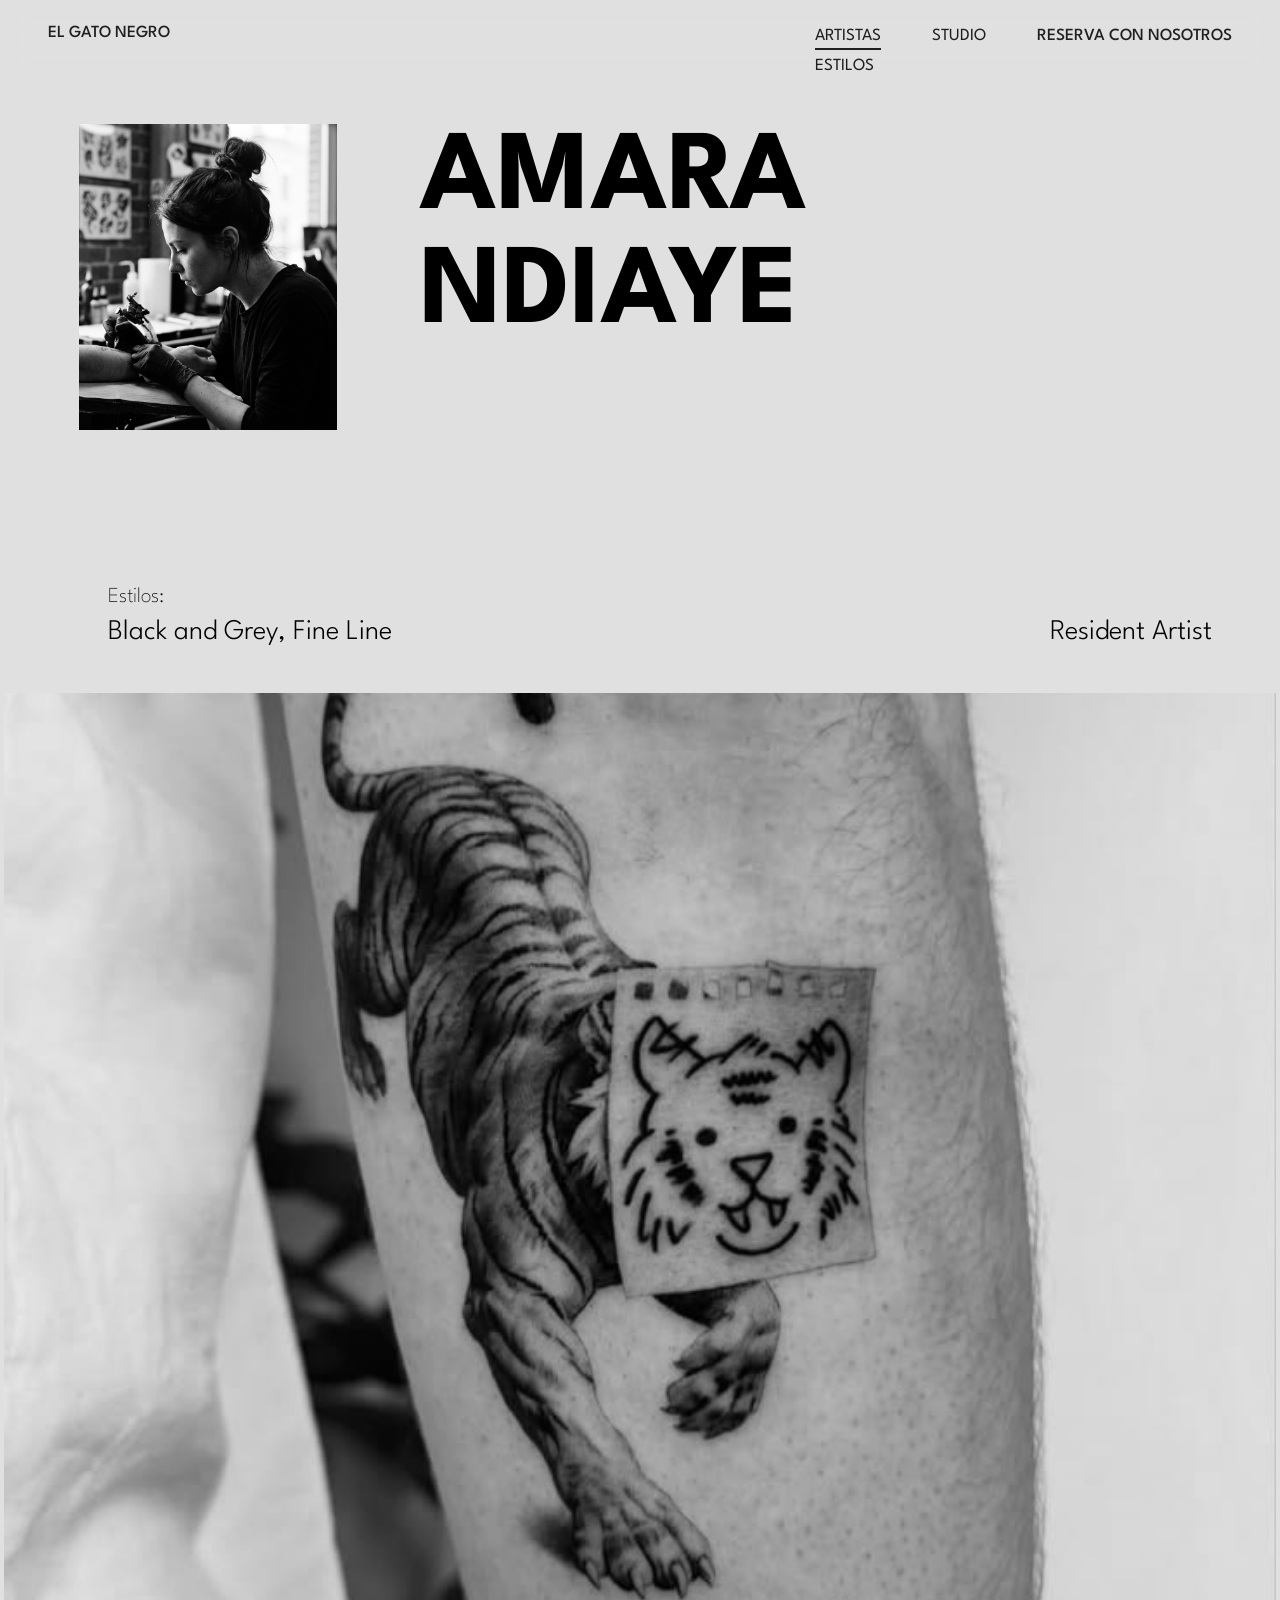
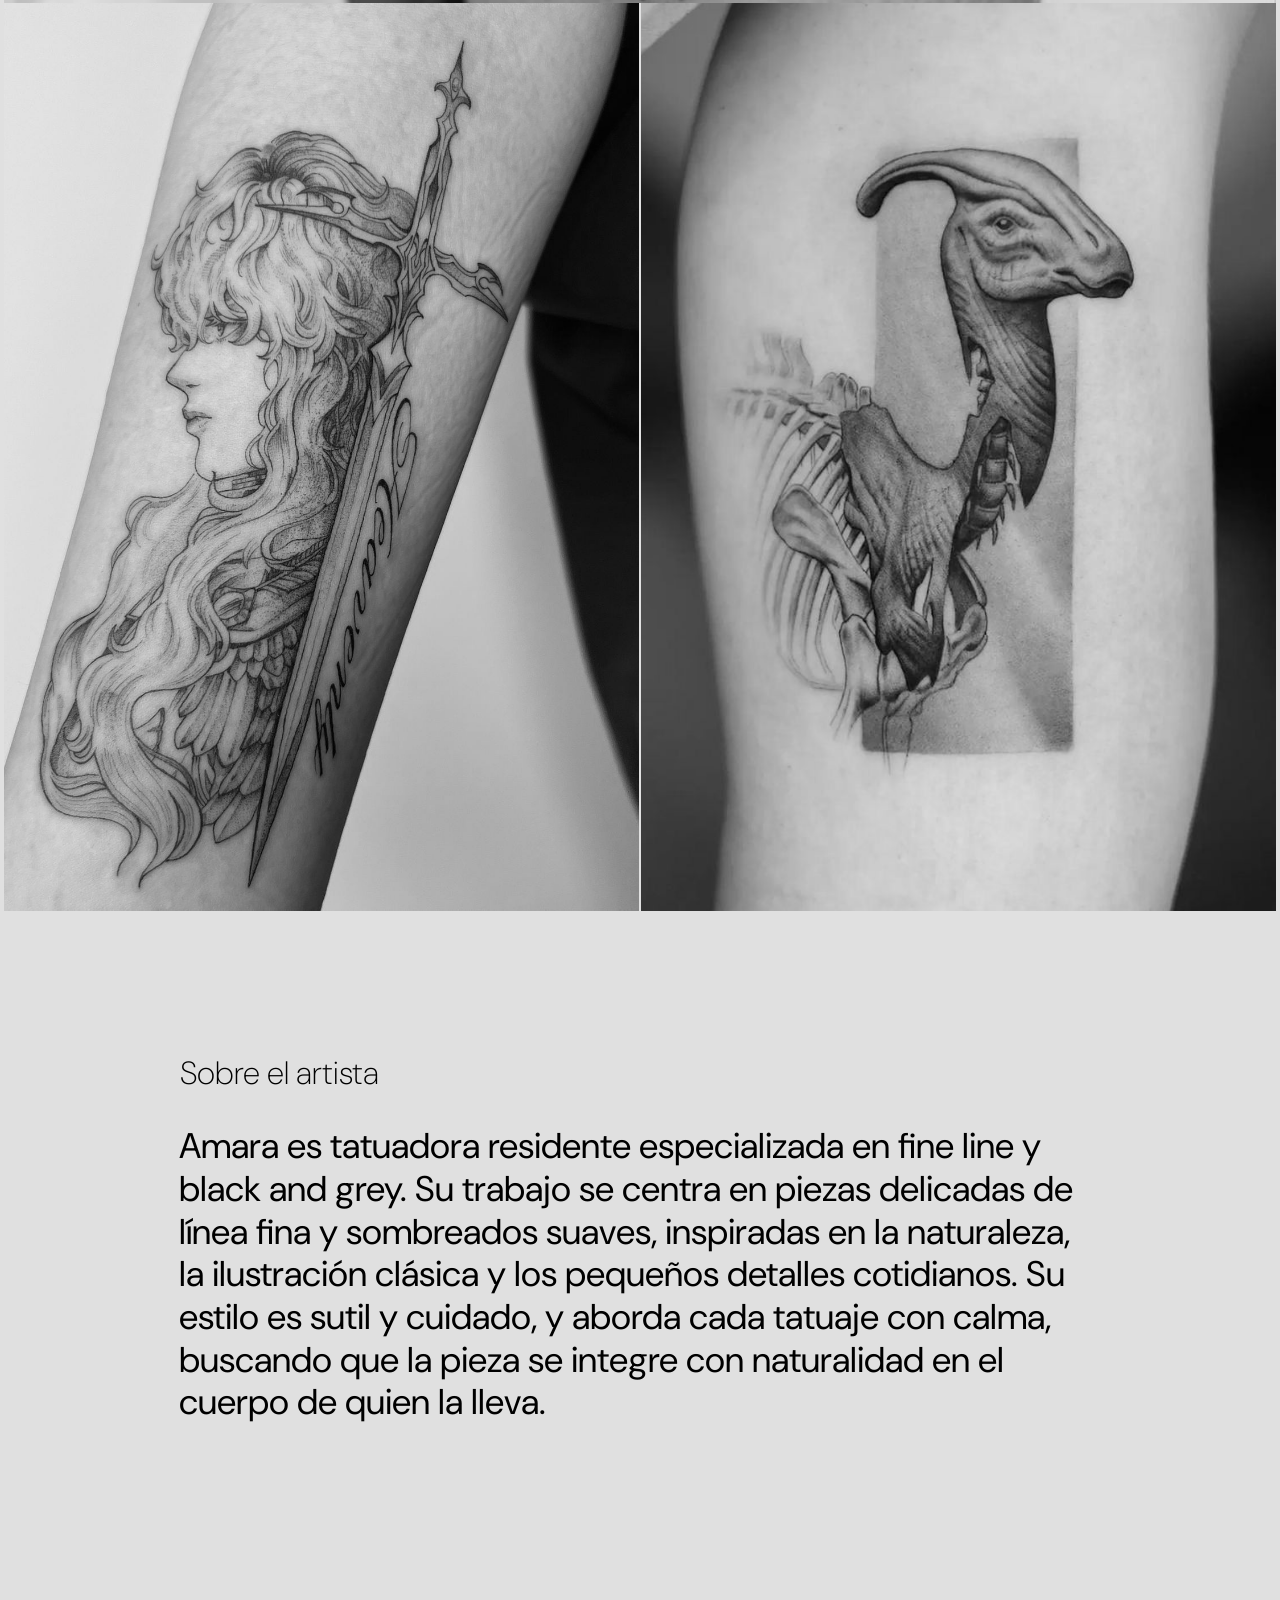
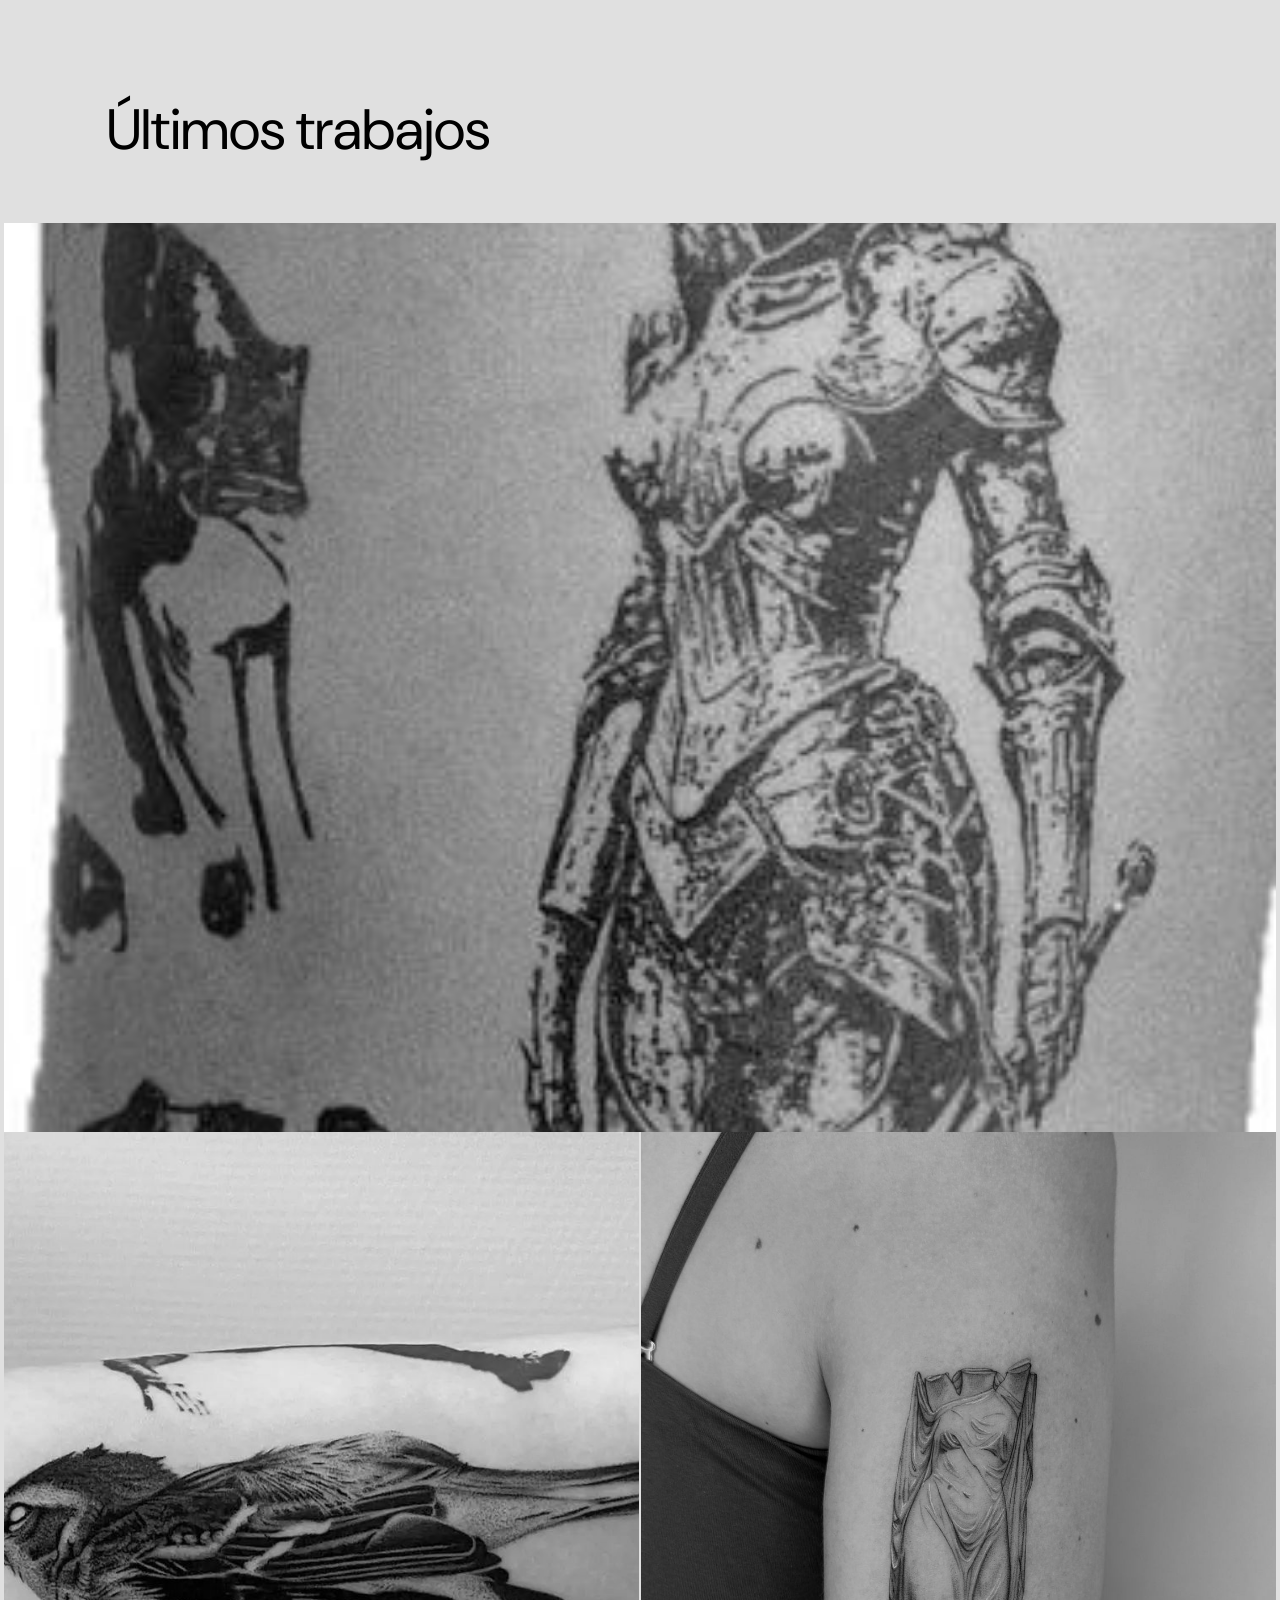
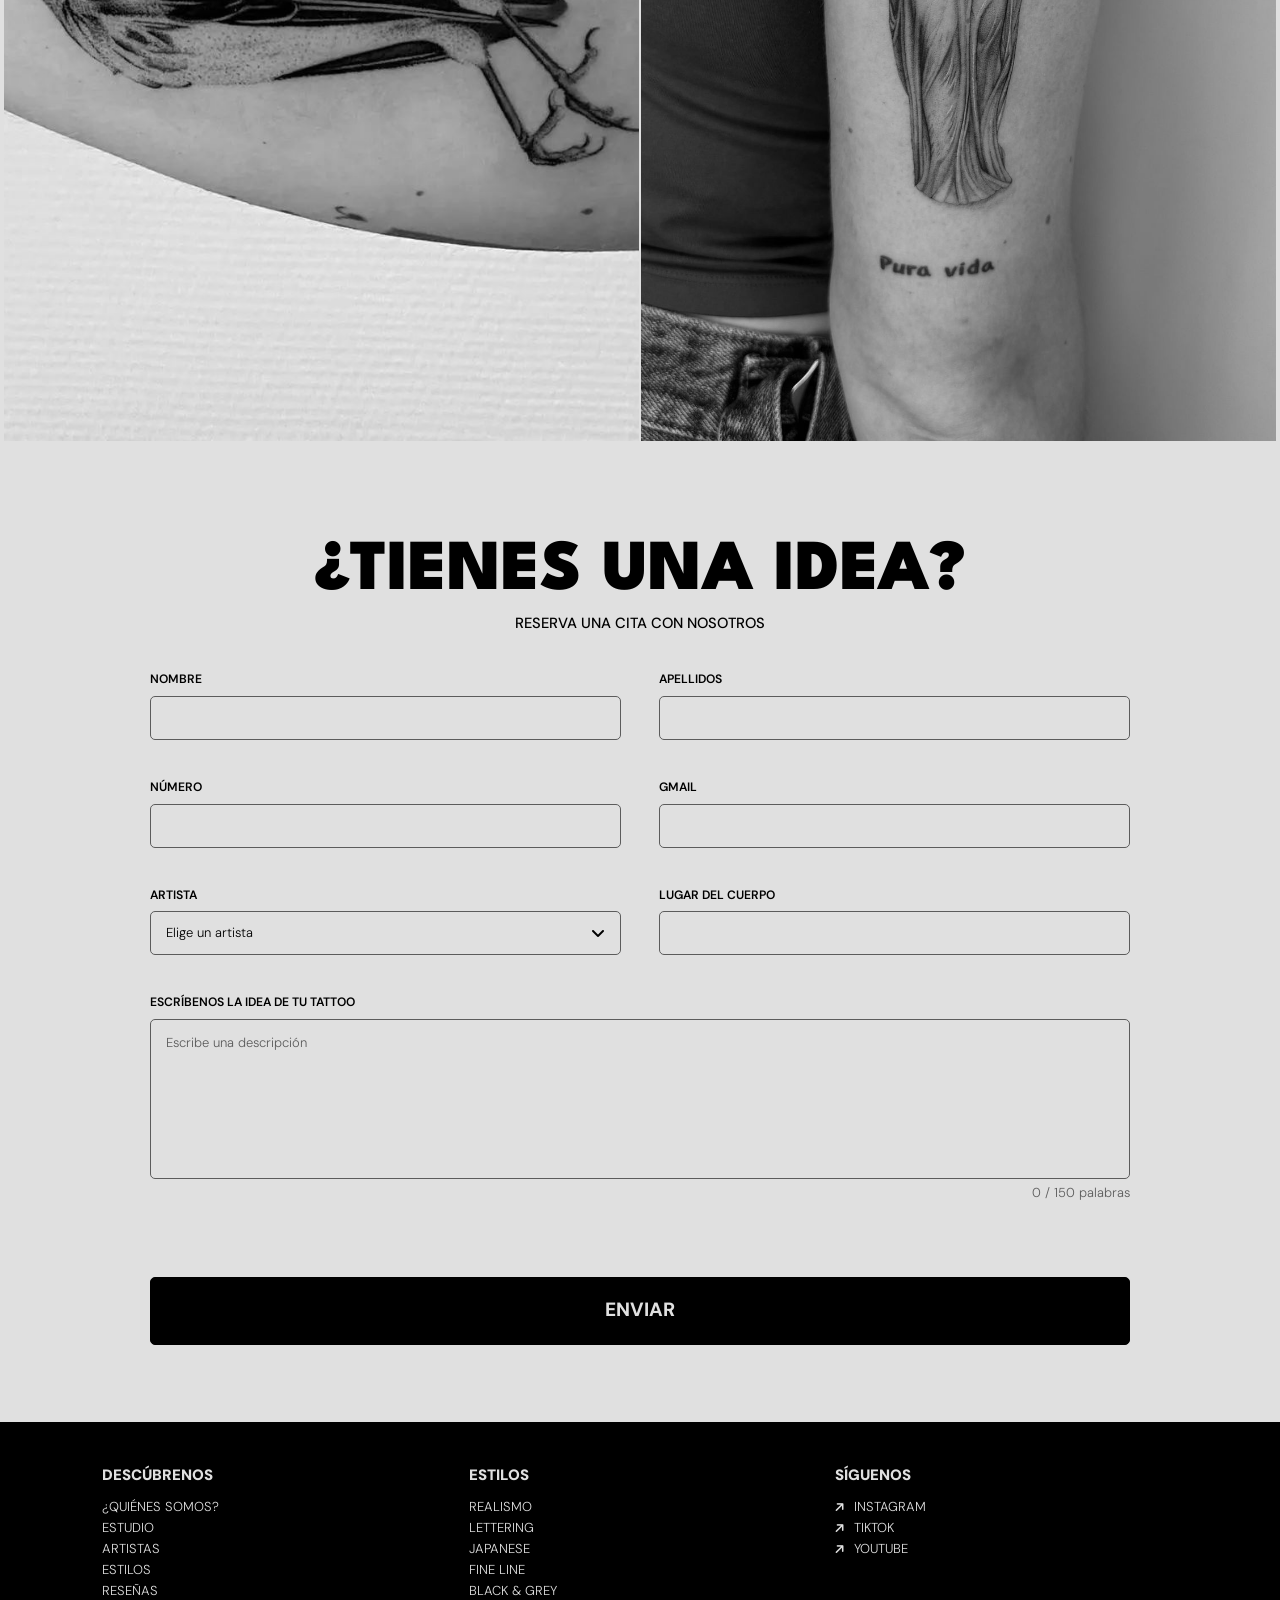
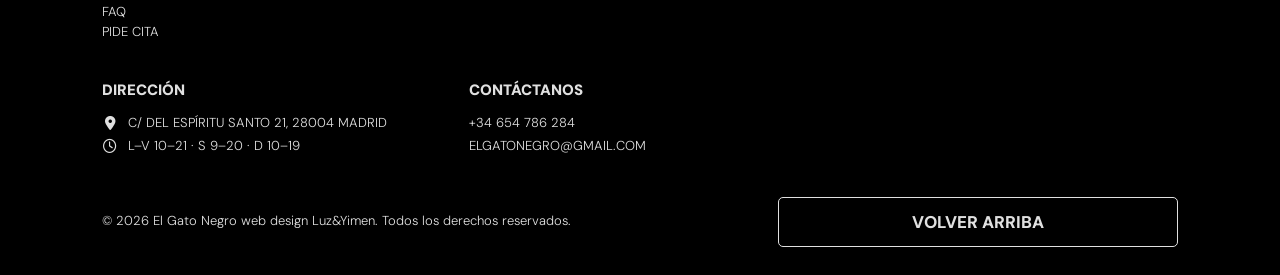
==== commit 01df46fd: "casi terminado" ====
--- a/amara.html
+++ b/amara.html
@@ -5,31 +5,32 @@
     <meta name="viewport" content="width=device-width, initial-scale=1.0" />
     <meta
       name="description"
-      content="Amara Ndiaye, Resident Artist de El Gato Negro, estudio de tatuaje en Madrid. Estilos: Black and Grey, Fine Line."
-    />
+      content="Amara Ndiaye, Resident Artist de El Gato Negro, estudio de tatuaje en Madrid. Estilos: Black and Grey, Fine Line."/>
     <title>Amara Ndiaye | El Gato Negro</title>
     <link rel="icon" type="image/png" href="IMG/favicon.png" />
 
-    <!-- fuentes -->
     <link rel="preconnect" href="https://fonts.googleapis.com" />
     <link rel="preconnect" href="https://fonts.gstatic.com" crossorigin />
     <link
       href="https://fonts.googleapis.com/css2?family=DM+Sans:opsz,wght@9..40,200;9..40,300;9..40,400;9..40,500;9..40,600;9..40,700;9..40,800;9..40,900&amp;family=League+Spartan:wght@100;300;400;500;900&amp;display=swap"
+      rel="stylesheet"/>
+
+    <link
       rel="stylesheet"
-    />
+      href="https://cdnjs.cloudflare.com/ajax/libs/font-awesome/6.5.2/css/all.min.css"/>
 
     <link rel="stylesheet" href="css/style.css" />
   </head>
-  <body id="inicio" class="pagina-artista">
-    <!-- MENU -->
+
+    <!-- nav -->
+  <body id="inicio" class="paginaartista">
+  
     <header>
       <nav>
         <a class="logo" href="index.html">EL GATO NEGRO</a>
 
         <button class="hamburguesa" type="button" aria-label="Abrir menú">
-          <span></span>
-          <span></span>
-          <span></span>
+          <i class="fa-solid fa-bars"></i>
         </button>
 
         <ul class="menu">
@@ -41,27 +42,26 @@
       </nav>
     </header>
 
-
+      <!-- hero -->
     <main>
-      <!-- CABECERA: foto, nombre, estilos y cargo -->
+     
       <section class="ficha">
-        <div class="ficha-caja">
+        <div class="fichacaja">
           <img
-            class="ficha-foto"
+            class="fichafoto fotoamara"
             src="IMG/Artistas/A5.jpg"
             alt="Amara Ndiaye"
             width="1104"
             height="960"
-            style="object-position: 100% center"
           />
-          <h1 class="ficha-nombre">Amara Ndiaye</h1>
-          <p class="ficha-etiqueta">Estilos:</p>
-          <p class="ficha-estilos">Black and Grey, Fine Line</p>
-          <p class="ficha-rol">Resident Artist</p>
-        </div>
-      </section>
-
-      <!-- TRABAJOS 1 (al pinchar se abren en grande) -->
+          <h1 class="fichanombre">Amara Ndiaye</h1>
+          <p class="fichaetiqueta">Estilos:</p>
+          <p class="fichaestilos">Black and Grey, Fine Line</p>
+          <p class="ficharol">Resident Artist</p>
+        </div>
+      </section>
+
+      <!-- trabajos 1 -->
       <section class="obras" aria-label="Trabajos de Amara Ndiaye">
         <h2 class="oculto">Trabajos de Amara Ndiaye</h2>
         <button class="obra completa" type="button" aria-label="Ver trabajo 1 en grande">
@@ -75,14 +75,14 @@
         </button>
       </section>
 
-      <!-- SOBRE EL ARTISTA -->
+      <!-- sobre el artista -->
       <section class="sobre">
-        <h2 class="sobre-etiqueta">Sobre el artista</h2>
-        <p class="sobre-texto">Amara es tatuadora residente especializada en fine line y black and grey. Su trabajo se centra en piezas delicadas de línea fina y sombreados suaves, inspiradas en la naturaleza, la ilustración clásica y los pequeños detalles cotidianos. Su estilo es sutil y cuidado, y aborda cada tatuaje con calma, buscando que la pieza se integre con naturalidad en el cuerpo de quien la lleva.</p>
-        <p class="sobre-titulo" aria-hidden="true">Últimos trabajos</p>
-      </section>
-
-      <!-- TRABAJOS 2 -->
+        <h2 class="sobreetiqueta">Sobre el artista</h2>
+        <p class="sobretexto">Amara es tatuadora residente especializada en fine line y black and grey. Su trabajo se centra en piezas delicadas de línea fina y sombreados suaves, inspiradas en la naturaleza, la ilustración clásica y los pequeños detalles cotidianos. Su estilo es sutil y cuidado, y aborda cada tatuaje con calma, buscando que la pieza se integre con naturalidad en el cuerpo de quien la lleva.</p>
+        <p class="sobretitulo" aria-hidden="true">Últimos trabajos</p>
+      </section>
+
+      <!-- trabajos 2 -->
       <section class="obras" aria-label="Más trabajos de Amara Ndiaye">
         <h2 class="oculto">Últimos trabajos</h2>
         <button class="obra completa" type="button" aria-label="Ver trabajo 4 en grande">
@@ -96,7 +96,7 @@
         </button>
       </section>
 
-      <!-- RESERVA -->
+      <!-- cita -->
       <section id="reserva">
         <h2 class="titulo">¿TIENES UNA IDEA?</h2>
         <p class="subtitulo">RESERVA UNA CITA CON NOSOTROS</p>
@@ -120,18 +120,21 @@
           </div>
           <div class="campo">
             <label for="artista">ARTISTA</label>
-            <select id="artista" name="artista">
-              <option value="">Elige un artista</option>
-              <option value="tomas">Tomás Arrieta</option>
-              <option value="nora">Nora Valcárcel</option>
-              <option value="dario">Darío Mendes</option>
-              <option value="hugo">Hugo Sarmiento</option>
-              <option value="amara">Amara Ndiaye</option>
-              <option value="mei">Mei Ochoa</option>
-              <option value="ines">Inés Lorente</option>
-              <option value="ernesto">Ernesto Vidal</option>
-              <option value="cualquiera">Sin preferencia</option>
-            </select>
+            <div class="selector">
+              <select id="artista" name="artista">
+                <option value="">Elige un artista</option>
+                <option value="tomas">Tomás Arrieta</option>
+                <option value="nora">Nora Valcárcel</option>
+                <option value="dario">Darío Mendes</option>
+                <option value="hugo">Hugo Sarmiento</option>
+                <option value="amara">Amara Ndiaye</option>
+                <option value="mei">Mei Ochoa</option>
+                <option value="ines">Inés Lorente</option>
+                <option value="ernesto">Ernesto Vidal</option>
+                <option value="cualquiera">Sin preferencia</option>
+              </select>
+              <i class="fa-solid fa-angle-down"></i>
+            </div>
           </div>
           <div class="campo">
             <label for="zona">LUGAR DEL CUERPO</label>
@@ -154,10 +157,10 @@
       </section>
     </main>
 
-    <!-- FOOTER -->
+    <!-- footer -->
     <footer>
       <div class="columnas">
-        <div class="bloque">
+        <div>
           <h2>DESCÚBRENOS</h2>
           <ul class="enlaces">
             <li><a href="index.html#quienes">¿QUIÉNES SOMOS?</a></li>
@@ -170,7 +173,7 @@
           </ul>
         </div>
 
-        <div class="bloque">
+        <div>
           <h2>ESTILOS</h2>
           <ul class="enlaces">
             <li><a href="realismo.html">REALISMO</a></li>
@@ -181,7 +184,7 @@
           </ul>
         </div>
 
-        <div class="bloque">
+        <div>
           <h2>SÍGUENOS</h2>
           <ul class="enlaces redes">
             <li>
@@ -189,35 +192,17 @@
                 href="https://www.instagram.com/"
                 target="_blank"
                 rel="noopener"
-                ><img
-                  src="IMG/iconos/flecha.svg"
-                  alt=""
-                  width="12"
-                  height="12"
-                />
-                INSTAGRAM</a
+                ><i class="fa-solid fa-arrow-right"></i>INSTAGRAM</a
               >
             </li>
             <li>
               <a href="https://www.tiktok.com/" target="_blank" rel="noopener"
-                ><img
-                  src="IMG/iconos/flecha.svg"
-                  alt=""
-                  width="12"
-                  height="12"
-                />
-                TIKTOK</a
+                ><i class="fa-solid fa-arrow-right"></i>TIKTOK</a
               >
             </li>
             <li>
               <a href="https://www.youtube.com/" target="_blank" rel="noopener"
-                ><img
-                  src="IMG/iconos/flecha.svg"
-                  alt=""
-                  width="12"
-                  height="12"
-                />
-                YOUTUBE</a
+                ><i class="fa-solid fa-arrow-right"></i>YOUTUBE</a
               >
             </li>
           </ul>
@@ -225,26 +210,21 @@
       </div>
 
       <div class="columnas">
-        <div class="bloque">
+        <div>
           <h2>DIRECCIÓN</h2>
           <address>
             <p>
-              <img
-                src="IMG/iconos/ubicacion.svg"
-                alt=""
-                width="16"
-                height="16"
-              />
+              <i class="fa-solid fa-location-dot"></i>
               C/ DEL ESPÍRITU SANTO 21, 28004 MADRID
             </p>
             <p>
-              <img src="IMG/iconos/reloj.svg" alt="" width="14" height="14" />
+              <i class="fa-regular fa-clock"></i>
               L–V 10–21 · S 9–20 · D 10–19
             </p>
           </address>
         </div>
 
-        <div class="bloque">
+        <div>
           <h2>CONTÁCTANOS</h2>
           <address>
             <p><a href="tel:+34654786284">+34 654 786 284</a></p>
@@ -261,13 +241,13 @@
       </div>
     </footer>
 
-    <!-- VISOR DE FOTOS (ventana modal con jQuery) -->
-    <div class="visor" role="dialog" aria-modal="true" aria-label="Trabajo en grande">
-      <button class="visor-cerrar" type="button" aria-label="Cerrar">&times;</button>
-      <button class="visor-flecha visor-antes" type="button" aria-label="Trabajo anterior">&larr;</button>
+    <!-- ventana flotante -->
+    <div class="ventana" role="dialog" aria-modal="true" aria-label="Trabajo en grande">
+      <button class="ventanacerrar" type="button" aria-label="Cerrar"><i class="fa-solid fa-xmark"></i></button>
+      <button class="ventanaflecha ventanaantes" type="button" aria-label="Trabajo anterior"><i class="fa-solid fa-arrow-left"></i></button>
       <img src="IMG/Artistas/amara/1.jpg" alt="" />
-      <button class="visor-flecha visor-despues" type="button" aria-label="Trabajo siguiente">&rarr;</button>
-      <p class="visor-contador"></p>
+      <button class="ventanaflecha ventanadespues" type="button" aria-label="Trabajo siguiente"><i class="fa-solid fa-arrow-right"></i></button>
+      <p class="ventanacontador"></p>
     </div>
 
     <script src="https://cdnjs.cloudflare.com/ajax/libs/jquery/3.7.1/jquery.min.js"></script>
--- a/css/style.css
+++ b/css/style.css
@@ -1,12 +1,8 @@
-/* =====================================================
-   EL GATO NEGRO · Estudio de tatuaje
-   Hoja de estilos única de toda la web (home + studio)
-   ===================================================== */
-
-/* ---------- Variables ---------- */
+
+/*Variables*/
+
 :root {
   --gris: #e0e0e0;
-  --gris-tarjeta: #d9d9d9;
   --gris-texto: #5c5c5c;
   --negro: #000;
   --error: #b3261e;
@@ -14,9 +10,11 @@
   --titulos: "League Spartan", sans-serif;
   --textos: "DM Sans", sans-serif;
   --alto-menu: 80px;
-}
-
-/* ---------- Reset ---------- */
+  --i: 0;
+  --op: 0.5;
+}
+
+/*Reset*/
 *,
 *::before,
 *::after {
@@ -92,12 +90,7 @@
   line-height: 1;
 }
 
-/* =====================================================
-   MENÚ
-   ===================================================== */
-/* El header no crea contexto propio: la capa de blur y el nav son
-   hermanos fijos, así el nav (mix-blend-mode) se mezcla con la página
-   y con el blur que hay justo detrás. */
+/* MENU*/
 header {
   display: contents;
 }
@@ -167,11 +160,6 @@
   grid-column: 3;
   grid-row: 1;
 }
-/* enlaces repetidos de las otras páginas */
-header .menu li:nth-child(n + 5) {
-  display: none;
-}
-
 header .menu a {
   position: relative;
   display: inline-block;
@@ -202,7 +190,6 @@
   transform: scaleX(1);
 }
 
-/* botón hamburguesa (solo móvil) */
 .hamburguesa {
   display: none;
   width: 44px;
@@ -211,69 +198,36 @@
   background: none;
   border: 0;
   cursor: pointer;
-  flex-direction: column;
-  justify-content: space-between;
-}
-
-.hamburguesa span {
-  display: block;
-  height: 2px;
-  width: 100%;
-  background: currentColor;
-  transition:
-    transform 0.3s,
-    opacity 0.3s;
-}
-
-.hamburguesa.activo span:nth-child(1) {
-  transform: translateY(10px) rotate(45deg);
-}
-.hamburguesa.activo span:nth-child(2) {
-  opacity: 0;
-}
-.hamburguesa.activo span:nth-child(3) {
-  transform: translateY(-10px) rotate(-45deg);
-}
-
-/* =====================================================
-   CAPAS (todas las páginas)
-   La primera pantalla (.capa-fija) se queda fija con sticky
-   y la sección siguiente (.capa-sube) sube por encima hasta
-   taparla. El efecto de encoger, oscurecer y las esquinas
-   lo controla script.js (apartado 1b).
-   Se usa ".capas > " delante para ganar a reglas como
-   .st-hero { position: relative }
-   ===================================================== */
+  align-items: center;
+  justify-content: center;
+  font-size: 24px;
+}
+
+/* CAPAS*/
 .capas {
   position: relative;
 }
 
-.capas > .capa-fija {
+.capas > .capafija {
   position: sticky;
   top: 0;
   z-index: 0;
   transform-origin: center top;
 }
 
-.capa-fija video {
+.capafija video {
   transform-origin: center top;
 }
 
-.capas > .capa-sube {
+.capas > .capasube {
   position: relative;
   z-index: 1;
   overflow: hidden;
-  /* esquinas redondeadas que se ponen rectas al llegar arriba */
   border-radius: var(--esquinas, 28px) var(--esquinas, 28px) 0 0;
 }
 
-/* =====================================================
-   HERO + ESTUDIO
-   ===================================================== */
-/* La portada de la home usa las capas: el vídeo (.hero) se
-   queda fijo y el panel de textos (#estudio) sube encima */
+/* HERO + ESTUDIO*/
 .hero {
-  /* la imagen/vídeo ocupa toda la pantalla */
   height: 100vh;
   height: 100svh;
   overflow: hidden;
@@ -286,14 +240,8 @@
   object-fit: cover;
 }
 
-/* panel que sube: ocupa una pantalla y tapa el vídeo.
-   Composición (Figma, mesa HOME): arriba "¿QUIÉNES SOMOS?" en
-   grande a la izquierda y su texto a la derecha; debajo VISIÓN
-   y VALORES en dos columnas. Mismos márgenes que ARTISTAS:
-   8vw a cada lado y 2.4vw entre columnas */
 #estudio {
   display: grid;
-  /* minmax(0, 1fr): las dos columnas miden siempre la mitad */
   grid-template-columns: minmax(0, 1fr) minmax(0, 1fr);
   align-content: center;
   row-gap: clamp(40px, min(8.6vw, 13.8vh), 124px);
@@ -304,7 +252,6 @@
   background: var(--gris);
 }
 
-/* títulos de VISIÓN y VALORES: DM Sans ExtraLight 24px */
 #estudio h3 {
   margin-bottom: clamp(10px, 2.6vh, 20px);
   font-family: var(--textos);
@@ -313,14 +260,12 @@
   text-transform: uppercase;
 }
 
-/* textos: DM Sans Light 20px */
 #estudio p {
   font-weight: 300;
   font-size: clamp(14px, min(1.39vw, 2.4vh), 20px);
   line-height: 1.3;
 }
 
-/* ¿QUIÉNES SOMOS?: título a la izquierda y texto a la derecha */
 .quienes {
   grid-column: 1 / 3;
   display: grid;
@@ -336,8 +281,6 @@
   font-weight: 900;
   font-size: min(8.6vw, 15vh);
   line-height: 0.9;
-  /* la caja mide lo que "¿QUIÉNES": empieza en la misma línea que
-     VISIÓN y "SOMOS?" queda alineado a su final, como en Figma */
   justify-self: start;
   width: min-content;
   text-align: right;
@@ -348,7 +291,6 @@
   font-weight: 400;
 }
 
-/* línea en blanco entre los dos párrafos, como en el diseño */
 .quienes p + p {
   margin-top: 1.3em;
 }
@@ -361,19 +303,13 @@
   grid-column: 2;
 }
 
-/* =====================================================
-   PASOS DE SCROLL (home, solo escritorio)
-   El panel #estudio se queda fijo arriba tapando el vídeo y
-   los .paso (huecos vacíos de debajo) pasan por la pantalla.
-   Cada uno hace salir un texto con AOS (data-aos-anchor):
-   1 ¿QUIÉNES SOMOS?, 2 su texto, 3 VISIÓN, 4 VALORES.
-   ===================================================== */
+/* PASOS DE SCROLL*/
 .pasos {
   display: none;
 }
 
 @media (min-width: 901px) {
-  .capas > #estudio.capa-sube {
+  .capas > #estudio.capasube {
     position: sticky;
     top: 0;
   }
@@ -382,17 +318,13 @@
     display: block;
   }
 
-  /* cada .paso es un trozo de scroll (el alto marca cuánto hay
-     que bajar entre un texto y el siguiente) */
   .pasos span {
     display: block;
     height: 35vh;
   }
 }
 
-/* =====================================================
-   ARTISTAS
-   ===================================================== */
+/* ARTISTAS*/
 #artistas {
   padding: 0 0 clamp(50px, 5.5vw, 79px);
 }
@@ -403,7 +335,7 @@
   margin-bottom: clamp(24px, 3.5vw, 50px);
 }
 
-.grid-artistas {
+.galeriaartistas {
   display: grid;
   grid-template-columns: repeat(4, 1fr);
   gap: 36px 2.4vw;
@@ -417,17 +349,15 @@
   object-fit: cover;
 }
 
-/* las fotos son horizontales: se encuadra a cada artista en el recorte vertical */
-.grid-artistas .artista:nth-child(1) img { object-position: 88% center; }
-.grid-artistas .artista:nth-child(2) img { object-position: 100% center; }
-.grid-artistas .artista:nth-child(3) img { object-position: 80% center; }
-.grid-artistas .artista:nth-child(4) img { object-position: 100% center; }
-.grid-artistas .artista:nth-child(5) img { object-position: 100% center; }
-.grid-artistas .artista:nth-child(6) img { object-position: 69% center; }
-.grid-artistas .artista:nth-child(7) img { object-position: 39% center; }
-.grid-artistas .artista:nth-child(8) img { object-position: 95% center; }
-
-/* contenedor que crea simpleParallax */
+.fototomas { object-position: 88% center; }
+.fotonora { object-position: 100% center; }
+.fotodario { object-position: 80% center; }
+.fotohugo { object-position: 100% center; }
+.fotoamara { object-position: 100% center; }
+.fotomei { object-position: 69% center; }
+.fotoines { object-position: 39% center; }
+.fotoernesto { object-position: 95% center; }
+
 .artista .simpleParallax {
   display: block;
   width: 100%;
@@ -451,41 +381,39 @@
   line-height: 1.2;
 }
 
-.ver-artista {
-  display: block;
+.verartista {
+  display: flex;
+  align-items: center;
+  justify-content: center;
+  width: fit-content;
+  text-decoration: none;
   margin: 14px 0 0 12px;
   min-width: 128px;
   height: 36px;
   padding: 0 22px;
-  background: transparent;
   border: 1px solid var(--negro);
   border-radius: 5px;
   font-family: var(--titulos);
   font-weight: 300;
   font-size: 13px;
-  cursor: pointer;
   transition:
     background 0.3s,
     color 0.3s;
 }
 
-.ver-artista:hover,
-.ver-artista:focus-visible {
+.verartista:hover,
+.verartista:focus-visible {
   background: var(--negro);
   color: var(--gris);
 }
 
-/* =====================================================
-   ESTILOS · tarjetas flotantes (apiladas con sticky)
-   ===================================================== */
+/* ESTILOS*/
 #estilos {
   background: var(--negro);
   padding: 46px 8vw 20px;
 }
 
 .estilo {
-  --op: 0.55;
-  --i: 0;
   position: sticky;
   top: calc(96px + var(--i) * 12px);
   aspect-ratio: 1351 / 541;
@@ -497,7 +425,6 @@
   box-shadow: 0 -12px 30px rgba(0, 0, 0, 0.6);
   transform-origin: center top;
   will-change: transform;
-  /* toda la tarjeta lleva a su página (script.js) */
   cursor: pointer;
 }
 
@@ -570,7 +497,7 @@
   max-width: 540px;
 }
 
-.leer-mas {
+.leermas {
   display: inline-flex;
   align-items: center;
   gap: 8px;
@@ -580,13 +507,10 @@
   text-decoration: none;
 }
 
-.leer-mas img {
-  transition: transform 0.3s;
-}
-
-.leer-mas:hover img,
-.estilo:hover .leer-mas img {
-  transform: translate(4px, -4px);
+.leermas i,
+footer .redes i {
+  font-size: 12px;
+  transform: rotate(-45deg);
 }
 
 /* =====================================================
@@ -602,18 +526,17 @@
   font-size: clamp(28px, 4.6vw, 66px);
 }
 
-.slider-ventana {
+.carruselventana {
   overflow: hidden;
   margin-right: -37px;
-  /* recorta unos px para que no asome el borde de la siguiente reseña */
   clip-path: inset(0 8px 0 0);
 }
 
-.slider-pista {
+.carruselpista {
   display: flex;
   align-items: stretch;
-  /* sin transición: el movimiento continuo lo hace script.js */
-  will-change: transform;
+  position: relative;
+  left: 0;
 }
 
 .resena {
@@ -652,7 +575,7 @@
   color: var(--negro);
 }
 
-.slider-controles {
+.carruselcontroles {
   display: flex;
   align-items: center;
   justify-content: flex-end;
@@ -660,13 +583,13 @@
   margin-top: 48px;
 }
 
-.slider-btn {
+.carruselboton {
   width: 64px;
   height: 36px;
   background: transparent;
   border: 1px solid var(--negro);
   border-radius: 5px;
-  font-size: 18px;
+  font-size: 15px;
   line-height: 1;
   cursor: pointer;
   transition:
@@ -674,18 +597,18 @@
     color 0.3s;
 }
 
-.slider-btn:hover,
-.slider-btn:focus-visible {
+.carruselboton:hover,
+.carruselboton:focus-visible {
   background: var(--negro);
   color: var(--gris);
 }
 
-.slider-puntos {
+.carruselpuntos {
   display: flex;
   gap: 10px;
 }
 
-.slider-puntos button {
+.carruselpuntos button {
   width: 12px;
   height: 12px;
   padding: 0;
@@ -698,14 +621,13 @@
     transform 0.3s;
 }
 
-.slider-puntos button.activo {
+.carruselpuntos button.activo {
   background: var(--negro);
   transform: scale(1.2);
 }
 
-/* =====================================================
-   FAQ · acordeón jQuery
-   ===================================================== */
+/*FAQ · acordeón jQuery*/
+
 #faq {
   padding: 0 8vw clamp(44px, 5vw, 70px);
 }
@@ -741,15 +663,9 @@
   text-transform: uppercase;
 }
 
-.pregunta h3 button img {
+.pregunta h3 button i {
   flex: none;
-  width: clamp(16px, 1.8vw, 26px);
-  height: auto;
-  transition: transform 0.35s;
-}
-
-.pregunta.abierta h3 button img {
-  transform: rotate(180deg);
+  font-size: clamp(16px, 1.8vw, 26px);
 }
 
 .respuesta {
@@ -764,9 +680,8 @@
   line-height: 1.25;
 }
 
-/* =====================================================
-   FORMULARIO DE CITA
-   ===================================================== */
+/* FORMULARIO pedir CITA*/
+
 #reserva {
   padding: clamp(44px, 6vw, 84px) 8vw clamp(50px, 6vw, 84px);
 }
@@ -826,22 +741,30 @@
 .campo select {
   appearance: none;
   -webkit-appearance: none;
-  background-image: url("data:image/svg+xml;utf8,<svg xmlns='http://www.w3.org/2000/svg' width='18' height='10' viewBox='0 0 18 10' fill='none' stroke='black' stroke-width='1.6'><path d='M1 1l8 8 8-8'/></svg>");
-  background-repeat: no-repeat;
-  background-position: right 16px center;
   padding-right: 44px;
   cursor: pointer;
+}
+
+.selector {
+  position: relative;
+}
+
+.selector i {
+  position: absolute;
+  top: 50%;
+  right: 16px;
+  transform: translateY(-50%);
+  font-size: 16px;
+  pointer-events: none;
 }
 
 .campo textarea {
   height: 160px;
   padding: 15px;
-  /* no se puede estirar; si hay mucho texto, scroll dentro */
   resize: none;
   overflow-y: auto;
 }
 
-/* contador de palabras del textarea (lo crea script.js) */
 .contador {
   align-self: flex-end;
   margin-top: -2px;
@@ -919,9 +842,9 @@
   cursor: wait;
 }
 
-/* =====================================================
-   FOOTER
-   ===================================================== */
+/* FOOTER*/
+
+
 footer {
   background: var(--negro);
   color: var(--gris);
@@ -960,9 +883,11 @@
 }
 
 footer .redes a {
-  display: inline-flex;
-  align-items: center;
-  gap: 8px;
+  display: inline-block;
+}
+
+footer .redes i {
+  margin-right: 8px;
 }
 
 footer address {
@@ -976,8 +901,11 @@
   margin-bottom: 6px;
 }
 
-footer address img {
+footer address i {
   flex: none;
+  width: 16px;
+  font-size: 14px;
+  text-align: center;
 }
 
 footer .abajo {
@@ -1011,9 +939,7 @@
   text-decoration: none;
 }
 
-/* =====================================================
-   RESPONSIVE
-   ===================================================== */
+/* RESPONSIVE*/
 @media (max-width: 1100px) {
   header nav {
     padding: 28px 32px 0;
@@ -1034,7 +960,6 @@
     scroll-padding-top: 76px;
   }
 
-  /* con el menú abierto la capa de blur cubre toda la pantalla */
   header.abierto::before {
     height: 100vh;
     background: rgba(0, 0, 0, 0.55);
@@ -1059,14 +984,6 @@
     left: 0;
     width: 100%;
     padding: 12px 20px 24px;
-    background: transparent;
-    flex-direction: column;
-    gap: 0;
-  }
-
-  header .menu li:nth-child(n) {
-    grid-column: auto;
-    grid-row: auto;
   }
 
   header .menu a {
@@ -1074,10 +991,8 @@
     font-size: 18px;
   }
 
-  /* en tablet y móvil los tres textos van uno debajo de otro */
   #estudio {
     grid-template-columns: 1fr;
-    grid-template-rows: none;
     row-gap: 32px;
     padding: calc(var(--alto-menu) + 28px) 20px 48px;
   }
@@ -1086,11 +1001,8 @@
   .vision,
   .valores {
     grid-column: 1;
-    grid-row: auto;
-    margin-top: 0;
-  }
-
-  /* el título grande va encima de su texto */
+  }
+
   .quienes {
     grid-template-columns: 1fr;
   }
@@ -1098,7 +1010,6 @@
   #estudio .quienes h3 {
     grid-row: auto;
     margin-bottom: 20px;
-    padding-right: 0;
     font-size: clamp(44px, 13vw, 90px);
     text-align: left;
   }
@@ -1107,7 +1018,7 @@
     grid-column: 1;
   }
 
-  .grid-artistas {
+  .galeriaartistas {
     grid-template-columns: repeat(2, 1fr);
     gap: 40px 20px;
     padding: 0 20px;
@@ -1122,7 +1033,6 @@
   }
 
   .estilo {
-    --alto: 340px;
     aspect-ratio: auto;
     height: clamp(300px, 62vw, 420px);
     top: calc(84px + var(--i) * 10px);
@@ -1144,17 +1054,15 @@
 @media (max-width: 700px) {
   .resena {
     flex-basis: 100%;
-  }
-
-  .slider-ventana {
+    padding-right: 0;
+  }
+
+  .carruselventana {
     margin-right: 0;
   }
 
-  .resena {
-    padding-right: 0;
-  }
-
-  .slider-controles {
+
+  .carruselcontroles {
     justify-content: space-between;
   }
 
@@ -1174,7 +1082,7 @@
 }
 
 @media (max-width: 560px) {
-  .grid-artistas {
+  .galeriaartistas {
     gap: 32px 14px;
   }
 
@@ -1183,10 +1091,9 @@
     padding-left: 0;
   }
 
-  .ver-artista {
+  .verartista {
     margin-left: 0;
     min-width: 0;
-    width: 100%;
     padding: 0 8px;
     font-size: 14px;
   }
@@ -1204,15 +1111,8 @@
     width: 100%;
   }
 
-  .estilo .info p {
-    display: -webkit-box;
-    -webkit-line-clamp: 3;
-    -webkit-box-orient: vertical;
-    overflow: hidden;
-  }
-}
-
-/* Accesibilidad: sin animaciones si el usuario lo pide */
+}
+
 @media (prefers-reduced-motion: reduce) {
   html {
     scroll-behavior: auto;
@@ -1224,42 +1124,25 @@
     transition-duration: 0.01ms !important;
     animation-duration: 0.01ms !important;
   }
-
-  /* el carrusel de reseñas lo mueve JS fotograma a fotograma */
-  .slider-pista {
-    transition: none !important;
-  }
-}
-
-
-
-
-
+}
 
 /* PÁGINA STUDIO */
-
 
 :root {
   --st-u: calc(min(100vw, 1160px) / 1440);
 }
 
-/* enlace activo del menú */
 header .menu a[aria-current="page"]::after {
   transform: scaleX(1);
 }
-/* =====================================================
-   HERO: solo el vídeo (0 – 1022 px de diseño).
-   Es la capa fija: se queda quieto y el panel de textos
-   (.st-intro) sube por encima (efecto CAPAS, script.js)
-   ===================================================== */
-.st-hero {
-  position: relative;
+/*HERO*/
+.studiohero {
   height: calc(1022 * var(--st-u));
   overflow: hidden;
   background: var(--negro);
 }
 
-.st-hero video {
+.studiohero video {
   position: absolute;
   inset: 0;
   width: 100%;
@@ -1267,21 +1150,18 @@
   object-fit: cover;
 }
 
-/* =====================================================
-   TEXTOS (1022 – 2067): panel gris que sube sobre el vídeo
-   ===================================================== */
-.st-intro {
+/* TEXTOSinfo*/
+.studiointro {
   --margen: max(0px, (100vw - 1440 * var(--st-u)) / 2);
   height: calc(712 * var(--st-u));
   background: var(--gris);
 }
 
-.st-intro p {
+.studiointro p {
   position: absolute;
-  color: var(--negro);
-}
-
-.st-intro-a {
+}
+
+.studiointro1 {
   top: calc(76 * var(--st-u));
   left: calc(110 * var(--st-u) + var(--margen));
   width: calc(792 * var(--st-u));
@@ -1292,7 +1172,7 @@
   text-transform: uppercase;
 }
 
-.st-intro-b {
+.studiointro2 {
   top: calc(239 * var(--st-u));
   right: calc((1440 - 1312) * var(--st-u) + var(--margen));
   width: calc(464 * var(--st-u));
@@ -1302,7 +1182,7 @@
   line-height: 1.25;
 }
 
-.st-intro-c {
+.studiointro3 {
   top: calc(495 * var(--st-u));
   right: calc((1440 - 1305) * var(--st-u) + var(--margen));
   width: calc(975 * var(--st-u));
@@ -1313,10 +1193,8 @@
   line-height: 1.1;
 }
 
-/* =====================================================
-   BANDA DE IMAGEN (2067 – 2751)
-   ===================================================== */
-.st-banda {
+/* bandaIMAGEN*/
+.studiobanda {
   position: relative;
   z-index: 1;
   height: calc(684 * var(--st-u));
@@ -1324,16 +1202,14 @@
   background: var(--negro);
 }
 
-.st-banda img {
+.studiobanda img {
   width: 100%;
   height: 100%;
   object-fit: cover;
 }
 
-/* =====================================================
-   FRASES (2751 – 3606)
-   ===================================================== */
-.st-frases {
+/* FRASES*/
+.studiofrases {
   position: relative;
   width: calc(1440 * var(--st-u));
   height: calc(855 * var(--st-u));
@@ -1341,11 +1217,11 @@
   font-family: var(--titulos);
 }
 
-.st-frases > * {
+.studiofrases > * {
   position: absolute;
 }
 
-.st-grande {
+.studiogrande {
   top: calc(147 * var(--st-u));
   right: calc((1440 - 1305) * var(--st-u));
   width: calc(590 * var(--st-u));
@@ -1355,59 +1231,61 @@
   line-height: 1.08;
 }
 
-.st-ligera {
+.studioligera {
   font-weight: 300;
   font-size: calc(44 * var(--st-u));
   line-height: 1.1;
 }
 
-.st-izq {
+.studioizq {
   top: calc(372 * var(--st-u));
   left: calc(72 * var(--st-u));
   width: calc(413 * var(--st-u));
 }
 
-.st-der {
+.studioder {
   top: calc(573 * var(--st-u));
   right: calc((1440 - 1286) * var(--st-u));
   width: calc(438 * var(--st-u));
   text-align: right;
 }
 
-/* =====================================================
-   IMÁGENES (3606 – 5212)
-   ===================================================== */
-.st-galeria {
+/* IMg*/
+.studiogaleria {
   position: relative;
   width: calc(1440 * var(--st-u));
   height: calc(1484 * var(--st-u));
   margin: 0 auto;
 }
 
-.st-img {
+.studioimg {
   position: absolute;
   overflow: hidden;
   border-radius: 5px;
   background: var(--negro);
-}
-
-.st-img img {
+  padding: 0;
+  border: 0;
+  cursor: zoom-in;
+}
+
+.studioimg:focus-visible {
+  outline-offset: -4px;
+}
+
+.studioimg img {
   width: 100%;
   height: 100%;
   object-fit: cover;
 }
 
-.st-img-1 { left: calc(89 * var(--st-u)); top: 0; width: calc(634 * var(--st-u)); height: calc(725 * var(--st-u)); }
-.st-img-1 img { object-position: 57% center; }
-.st-img-2 { left: calc(799 * var(--st-u)); top: 0; width: calc(559 * var(--st-u)); height: calc(301 * var(--st-u)); }
-.st-img-3 { left: calc(805 * var(--st-u)); top: calc(554 * var(--st-u)); width: calc(409 * var(--st-u)); height: calc(400 * var(--st-u)); }
-.st-img-4 { left: calc(41 * var(--st-u)); top: calc(1084 * var(--st-u)); width: calc(818 * var(--st-u)); height: calc(400 * var(--st-u)); }
-.st-img-4 img { object-fit: cover; }
-
-/* =====================================================
-   VISÍTANOS
-   ===================================================== */
-.st-visitanos {
+.studioimg1 { left: calc(89 * var(--st-u)); top: 0; width: calc(634 * var(--st-u)); height: calc(725 * var(--st-u)); }
+.studioimg1 img { object-position: 57% center; }
+.studioimg2 { left: calc(799 * var(--st-u)); top: 0; width: calc(559 * var(--st-u)); height: calc(301 * var(--st-u)); }
+.studioimg3 { left: calc(805 * var(--st-u)); top: calc(554 * var(--st-u)); width: calc(409 * var(--st-u)); height: calc(400 * var(--st-u)); }
+.studioimg4 { left: calc(41 * var(--st-u)); top: calc(1084 * var(--st-u)); width: calc(818 * var(--st-u)); height: calc(400 * var(--st-u)); }
+
+/* VISITANOS*/
+.studiovisitanos {
   position: relative;
   width: calc(1440 * var(--st-u));
   --vis-alto: min(calc(640 * var(--st-u)), calc(100svh - 110px));
@@ -1415,21 +1293,21 @@
   margin: 0 auto calc(120 * var(--st-u));
 }
 
-.st-visita-texto {
+.studiovisitatexto {
   position: absolute;
   top: 0;
   left: calc(37 * var(--st-u));
   width: calc(440 * var(--st-u));
 }
 
-.st-visita-texto h2 {
+.studiovisitatexto h2 {
   font-family: var(--titulos);
   font-weight: 400;
   font-size: calc(48 * var(--st-u));
   line-height: 1.1;
 }
 
-.st-visita-texto p {
+.studiovisitatexto p {
   margin-top: calc(20 * var(--st-u));
   font-family: var(--titulos);
   font-weight: 300;
@@ -1437,7 +1315,7 @@
   line-height: 1.2;
 }
 
-.st-boton-mapa {
+.studiobotonmapa {
   display: inline-flex;
   align-items: center;
   height: calc(58 * var(--st-u));
@@ -1454,14 +1332,13 @@
   transition: background 0.3s, color 0.3s;
 }
 
-.st-boton-mapa:hover,
-.st-boton-mapa:focus-visible {
+.studiobotonmapa:hover,
+.studiobotonmapa:focus-visible {
   background: var(--negro);
   color: var(--gris);
 }
 
-/* el mapa sale por la derecha de la pantalla (como en Figma) */
-.st-mapa {
+.studiomapa {
   position: absolute;
   top: 0;
   left: calc(505 * var(--st-u));
@@ -1471,33 +1348,27 @@
   border-radius: 5px 0 0 5px;
 }
 
-.st-mapa img {
+.studiomapa img {
   width: 100%;
   height: 100%;
   object-fit: cover;
   transition: transform 0.8s cubic-bezier(0.2, 0.7, 0.2, 1);
 }
 
-.st-mapa:hover img {
+.studiomapa:hover img {
   transform: scale(1.05);
 }
 
-/* si la pantalla es más ancha que el diseño, el mapa no se corta raro */
-.st-visitanos {
-  overflow: visible;
-}
-
-/* =====================================================
-   RESPONSIVE: debajo de 900px todo pasa a una columna
-   ===================================================== */
+
+/*RESPONSIVE*/
 @media (max-width: 900px) {
-  .st-hero {
+  .studiohero {
     height: 70vh;
     height: 70svh;
     min-height: 320px;
   }
 
-  .st-intro {
+  .studiointro {
     height: auto;
     padding: 56px 20px 64px;
     display: flex;
@@ -1505,105 +1376,105 @@
     gap: 28px;
   }
 
-  .st-intro p {
+  .studiointro p {
     position: static;
     width: auto;
     text-align: left;
   }
 
-  .st-intro-a {
+  .studiointro1 {
     font-size: clamp(34px, 10vw, 64px);
     line-height: 1.1;
   }
 
-  .st-intro-b {
+  .studiointro2 {
     font-size: 17px;
     max-width: 420px;
   }
 
-  .st-intro-c {
+  .studiointro3 {
     font-size: clamp(24px, 7vw, 40px);
   }
 
-  .st-frases,
-  .st-galeria,
-  .st-visitanos {
+  .studiofrases,
+  .studiogaleria,
+  .studiovisitanos {
     width: auto;
     height: auto;
     margin: 0;
     padding: 0 20px;
   }
 
-  .st-frases > *,
-  .st-img,
-  .st-visita-texto,
-  .st-mapa {
+  .studiofrases > *,
+  .studioimg,
+  .studiovisitatexto,
+  .studiomapa {
     position: static;
     width: auto;
   }
 
-  .st-banda {
+  .studiobanda {
     height: 55vw;
   }
 
-  .st-frases {
+  .studiofrases {
     display: grid;
     gap: 28px;
     padding: 56px 20px;
   }
 
-  .st-grande {
+  .studiogrande {
     font-size: clamp(28px, 8vw, 48px);
     text-align: left;
   }
 
-  .st-ligera {
+  .studioligera {
     font-size: clamp(20px, 5.5vw, 32px);
   }
 
-  .st-der {
+  .studioder {
     text-align: left;
   }
 
-  .st-galeria {
+  .studiogaleria {
     display: grid;
     grid-template-columns: 1fr 1fr;
     gap: 12px;
     padding-bottom: 56px;
   }
 
-  .st-img {
+  .studioimg {
     aspect-ratio: 4 / 3;
   }
 
-  .st-img-1,
-  .st-img-4 {
+  .studioimg1,
+  .studioimg4 {
     grid-column: 1 / -1;
     aspect-ratio: 16 / 11;
   }
 
-  .st-visitanos {
+  .studiovisitanos {
     display: grid;
     gap: 28px;
     padding-bottom: 60px;
   }
 
-  .st-visita-texto h2 {
+  .studiovisitatexto h2 {
     font-size: clamp(32px, 9vw, 48px);
   }
 
-  .st-visita-texto p {
+  .studiovisitatexto p {
     font-size: 18px;
   }
 
-  .st-boton-mapa {
+  .studiobotonmapa {
     height: 40px;
     margin-top: 24px;
     font-size: 14px;
     padding: 0 22px;
   }
 
-  .st-mapa {
+  .studiomapa {
     display: block;
     height: auto;
     aspect-ratio: 4 / 3;
@@ -1612,22 +1483,20 @@
 }
 
 @media (max-width: 560px) {
-  .st-galeria {
-    grid-template-columns: 1fr;
-  }
-}
-
-
-/* #####################################################
-   PÁGINAS DE ESTILOS (realismo, lettering, japanese,
-   fine line y black & grey)
-   Las 5 páginas usan la misma maqueta (Figma, 1440px).
-   El body lleva la clase "pagina-estilo" + la del estilo.
-   ##################################################### */
-
-/* ---------- Portada: texto + nombre gigante ---------- */
-/* ocupa justo una pantalla: el texto y el nombre se ven
-   enteros sin hacer scroll y las fotos empiezan debajo */
+  .studioimg1,
+  .studioimg2,
+  .studioimg3,
+  .studioimg4 {
+    grid-column: auto;
+    width: 100%;
+    height: auto;
+    aspect-ratio: 4 / 3;
+  }
+}
+
+/* PÁGINAS DE ESTILOS*/
+
+/*Portada*/
 .portada {
   display: flex;
   flex-direction: column;
@@ -1647,49 +1516,46 @@
   line-height: 1.3;
 }
 
-.nombre-estilo {
+.nombreestilo {
   margin-top: clamp(24px, 9vh, 110px);
-  /* -0.16em quita el hueco que deja la línea debajo de las letras
-     y 0.75vw deja abajo el mismo espacio que hay a los lados */
   margin-bottom: calc(0.75vw - 0.16em);
   font-family: var(--titulos);
   font-weight: 900;
-  /* tamaño en vw para que la palabra llegue de lado a lado */
   font-size: 19.9vw;
   line-height: 0.82;
   text-align: center;
   white-space: nowrap;
 }
 
-/* cada palabra tiene un largo distinto, así que cada una lleva su tamaño */
-.lettering .nombre-estilo {
+.lettering .nombreestilo {
   font-size: 19.25vw;
 }
 
-.japanese .nombre-estilo {
+.japanese .nombreestilo {
   font-size: 20.3vw;
 }
 
-.fine-line .nombre-estilo {
+.fineline .nombreestilo {
   font-size: 21.8vw;
 }
 
-.black-grey .nombre-estilo {
+.blackgrey .nombreestilo {
   font-size: 15.55vw;
   letter-spacing: -0.05em;
 }
 
-/* ---------- Collage de fotos (CSS Grid) ---------- */
-/* columnas de Figma: 723 + 351 + 366 = 1440 */
+/* ---------- Collage de fotos ---------- */
 .collage {
   display: grid;
   grid-template-columns: 723fr 351fr 366fr;
-  background: var(--negro);
+  gap: 0 min(2px, 0.139vw);
+  padding: 0 min(4px, 0.278vw);
+  background: var(--gris);
 }
 
 .foto {
   display: grid;
-  /* una sola celda del tamaño exacto del hueco */
+  place-self: stretch;
   grid-template: minmax(0, 1fr) / minmax(0, 1fr);
   padding: 0;
   border: 0;
@@ -1699,6 +1565,7 @@
 }
 
 .foto img {
+  grid-area: 1 / 1;
   width: 100%;
   height: 100%;
   object-fit: cover;
@@ -1716,29 +1583,23 @@
   outline-offset: -4px;
 }
 
-/* Japanese: la foto en color (la crea estilos.js) está encima
-   de la de blanco y negro, invisible, y aparece poco a poco.
-   Las dos ocupan la misma celda del grid de .foto */
-.foto img {
-  grid-area: 1 / 1;
-}
-
-.foto .foto-color {
+
+.foto .fotocolor {
   opacity: 0;
   transition:
     opacity 1.2s ease,
     transform 0.8s cubic-bezier(0.2, 0.7, 0.2, 1);
 }
 
-.foto.en-color .foto-color {
+.foto.encolor .fotocolor {
   opacity: 1;
 }
 
-.arriba-izq {
+.arribaizq {
   aspect-ratio: 723 / 1023;
 }
 
-.arriba-der {
+.arribader {
   grid-column: 2 / 4;
   aspect-ratio: 717 / 1023;
 }
@@ -1753,41 +1614,27 @@
   grid-row: span 3;
 }
 
-.lado-1,
-.lado-2,
-.lado-3 {
+.lado1,
+.lado2,
+.lado3 {
   grid-column: 3;
   aspect-ratio: 366 / 368;
 }
 
-/* ---------- Artistas del estilo (Flexbox) ---------- */
-/* La sección mide una pantalla: las 3 tarjetas arriba y
-   "ARTISTAS" abajo (12vw, a la izquierda). Las tarjetas son lo más
-   grandes posible, pero en pantallas bajas se hacen más
-   pequeñas para que todo quepa. */
+/*Artistas del estilo */
 .equipo {
-  /* ancho máximo de una tarjeta para que quepa en la pantalla:
-     alto de pantalla - huecos - "ARTISTAS" (11vw) - textos (80px),
-     dividido entre 1.69 (la foto más alta mide 558/331 = 1.69) */
   --ancho-max: calc((88vh - 11vw - 80px) / 1.69);
   display: flex;
   flex-wrap: wrap;
   justify-content: center;
   align-items: flex-start;
-  align-content: space-between;
-  gap: 4vh clamp(10px, 1.15vw, 16px);
-  min-height: 100vh;
-  min-height: 100svh;
-  /* espacio entre el collage de fotos y esta sección */
+  align-content: flex-start;
+  gap: clamp(24px, 3.8vw, 55px) clamp(10px, 1.15vw, 16px);
   margin-top: clamp(90px, 14vw, 200px);
   padding-top: 5.6vh;
-  /* al dejar de hacer scroll cerca, la página se coloca
-     para que la sección se vea entera (ver scroll-snap abajo) */
   scroll-snap-align: end;
 }
 
-/* ajuste suave del scroll: solo afecta a .equipo, que es el
-   único elemento con scroll-snap-align (páginas de estilos) */
 html {
   scroll-snap-type: y proximity;
 }
@@ -1796,15 +1643,19 @@
   width: min(27vw, var(--ancho-max));
 }
 
-/* la primera foto de realismo y fine line es más estrecha (269px) */
-.realismo .persona:first-child,
-.fine-line .persona:first-child {
+.realismo .persona:first-of-type,
+.fineline .persona:first-of-type {
   width: min(22vw, var(--ancho-max) * 0.81);
 }
 
 .persona img {
   width: 100%;
   height: auto;
+}
+
+.enlacepersona {
+  display: block;
+  text-decoration: none;
 }
 
 .persona h3 {
@@ -1820,20 +1671,18 @@
   font-size: clamp(13px, min(1.1vw, 1.6vh), 16px);
 }
 
-/* cabecera: "ARTISTAS" a la izquierda y la frase a la derecha,
-   alineados por la base de las letras */
-.cabecera-artistas {
+.cabeceraartistas {
   flex-basis: 100%;
+  order: 1;
   display: flex;
   justify-content: space-between;
   align-items: baseline;
   gap: 2vw;
   padding: 0 4.4vw 0 1.6vw;
-  /* título y frase separados del borde de abajo (3vw) */
   margin-bottom: calc(3vw - 0.16 * 12vw);
 }
 
-.titulo-artistas {
+.tituloartistas {
   font-family: var(--titulos);
   font-weight: 900;
   font-size: 12vw;
@@ -1841,25 +1690,21 @@
   white-space: nowrap;
 }
 
-/* la frase, pequeña y fina, al lado del título */
-.frase-estilo {
+.fraseestilo {
   font-family: var(--titulos);
   font-weight: 300;
   font-size: clamp(14px, 1.8vw, 30px);
   letter-spacing: -0.03em;
-  /* la parte de arriba de la frase (sube 0.69em) queda a la misma
-     altura que la de ARTISTAS (sube 0.68 x 12vw) */
   position: relative;
   top: calc(0.69em - 0.68 * 12vw);
 }
 
-/* el formulario queda más separado del título, como en Figma */
-.pagina-estilo #reserva {
+.paginaestilo #reserva {
   padding-top: clamp(60px, 14vw, 200px);
 }
 
-/* ---------- Visor de fotos (ventana modal) ---------- */
-.visor {
+/* Ventana de fotos*/
+.ventana {
   display: none;
   position: fixed;
   inset: 0;
@@ -1870,42 +1715,42 @@
   background: rgba(0, 0, 0, 0.92);
 }
 
-.visor img {
+.ventana img {
   max-width: 100%;
   max-height: 100%;
   object-fit: contain;
   border-radius: 5px;
 }
 
-.visor button {
+.ventana button {
   position: absolute;
   padding: 0;
   border: 0;
   background: none;
   color: var(--gris);
-  font-size: 40px;
+  font-size: 28px;
   line-height: 1;
   cursor: pointer;
 }
 
-.visor-cerrar {
+.ventanacerrar {
   top: 16px;
   right: 24px;
 }
 
-.visor-antes {
+.ventanaantes {
   left: 24px;
 }
 
-.visor-despues {
+.ventanadespues {
   right: 24px;
 }
 
-.visor button:hover {
+.ventana button:hover {
   opacity: 0.6;
 }
 
-.visor-contador {
+.ventanacontador {
   position: absolute;
   bottom: 20px;
   left: 0;
@@ -1913,26 +1758,31 @@
   color: var(--gris);
   font-size: 14px;
   text-align: center;
-}
-
-/* mientras el visor está abierto la página no hace scroll */
-body.sin-scroll {
+  pointer-events: none;
+}
+
+body.sinscroll {
   overflow: hidden;
 }
 
-/* ---------- Tablet ---------- */
+/* responsive */
 @media (max-width: 900px) {
   .intro {
     width: auto;
     margin: 0 20px;
   }
 
+  .collage {
+    gap: 0 4px;
+    padding: 0;
+  }
+
   .persona {
     width: min(calc((100% - 60px) / 3), var(--ancho-max));
   }
 
-  .realismo .persona:first-child,
-  .fine-line .persona:first-child {
+  .realismo .persona:first-of-type,
+  .fineline .persona:first-of-type {
     width: min(calc((100% - 60px) / 3 * 0.81), var(--ancho-max) * 0.81);
   }
 
@@ -1940,39 +1790,36 @@
     padding: 5.6vh 20px 0;
   }
 
-  /* la frase en una sola línea al lado de ARTISTAS */
-  .frase-estilo {
+  .fraseestilo {
     font-size: 14px;
     white-space: nowrap;
   }
 
-  .visor {
+  .ventana {
     padding: 60px 16px;
   }
 
-  .visor-flecha {
-    top: auto;
+  .ventanaflecha {
     bottom: 10px;
   }
 
-  .visor-antes {
+  .ventanaantes {
     left: 20px;
   }
 
-  .visor-despues {
+  .ventanadespues {
     right: 20px;
   }
 }
 
-/* ---------- Móvil ---------- */
+/* responsive*/
 @media (max-width: 600px) {
-  /* el collage pasa a 2 columnas */
   .collage {
     grid-template-columns: 1fr 1fr;
   }
 
-  .arriba-izq,
-  .arriba-der {
+  .arribaizq,
+  .arribader {
     grid-column: auto;
     aspect-ratio: 3 / 4;
   }
@@ -1988,29 +1835,26 @@
     aspect-ratio: 1;
   }
 
-  .lado-1,
-  .lado-2 {
+  .lado1,
+  .lado2 {
     grid-column: auto;
   }
 
-  .lado-3 {
+  .lado3 {
     grid-column: 1 / 3;
     aspect-ratio: 2 / 1;
   }
 
-  /* artistas en una sola columna */
-  /* en móvil no cabe en una pantalla: altura normal y sin ajuste de scroll */
   .equipo {
     flex-direction: column;
     align-items: center;
     gap: 36px;
-    min-height: 0;
     scroll-snap-align: none;
   }
 
   .persona,
-  .realismo .persona:first-child,
-  .fine-line .persona:first-child {
+  .realismo .persona:first-of-type,
+  .fineline .persona:first-of-type {
     width: min(100%, 331px);
   }
 
@@ -2022,9 +1866,7 @@
     font-size: 14px;
   }
 
-  /* en columna el flex-basis sería la altura: lo quitamos.
-     La frase pasa debajo de ARTISTAS */
-  .cabecera-artistas {
+  .cabeceraartistas {
     flex-basis: auto;
     width: 100%;
     flex-direction: column;
@@ -2034,39 +1876,36 @@
     padding: 0;
   }
 
-  .titulo-artistas {
+  .tituloartistas {
     font-size: 18vw;
   }
 
-  .frase-estilo {
+  .fraseestilo {
     top: 0;
     font-size: 16px;
   }
 }
 
-/* =====================================================
-   PÁGINAS DE ARTISTA (tomas, nora, dario, hugo, amara,
-   mei, ines, ernesto) · medidas de Figma (1440 px)
-   ===================================================== */
-.pagina-artista {
+/* PÁGINAS DE ARTISTA*/
+.paginaartista {
   --ar-u: calc(min(100vw, 1440px) / 1440);
 }
 
-/* ---------- Cabecera de la ficha ---------- */
+/* ficha*/
 .ficha {
   height: min(calc(780 * var(--ar-u)), 100svh);
   min-height: calc(700 * var(--ar-u));
   background: var(--gris);
 }
 
-.ficha-caja {
+.fichacaja {
   position: relative;
   width: calc(1440 * var(--ar-u));
   height: 100%;
   margin: 0 auto;
 }
 
-.ficha-foto {
+.fichafoto {
   position: absolute;
   top: calc(140 * var(--ar-u));
   left: calc(89 * var(--ar-u));
@@ -2076,7 +1915,7 @@
   filter: grayscale(1);
 }
 
-.ficha-nombre {
+.fichanombre {
   position: absolute;
   top: calc(140 * var(--ar-u));
   left: calc(472 * var(--ar-u));
@@ -2088,7 +1927,7 @@
   text-transform: uppercase;
 }
 
-.ficha-etiqueta {
+.fichaetiqueta {
   position: absolute;
   bottom: calc(92 * var(--ar-u));
   left: calc(121 * var(--ar-u));
@@ -2097,8 +1936,8 @@
   font-size: calc(24 * var(--ar-u));
 }
 
-.ficha-estilos,
-.ficha-rol {
+.fichaestilos,
+.ficharol {
   position: absolute;
   bottom: calc(48 * var(--ar-u));
   font-family: var(--titulos);
@@ -2107,15 +1946,15 @@
   white-space: nowrap;
 }
 
-.ficha-estilos {
+.fichaestilos {
   left: calc(121 * var(--ar-u));
 }
 
-.ficha-rol {
+.ficharol {
   right: calc(76 * var(--ar-u));
 }
 
-/* ---------- Fotos de trabajos ---------- */
+/* fotos*/
 .obras {
   display: grid;
   grid-template-columns: 1fr 1fr;
@@ -2158,7 +1997,7 @@
   outline-offset: -4px;
 }
 
-/* ---------- Sobre el artista ---------- */
+/* sobre artista */
 .sobre {
   position: relative;
   width: calc(1440 * var(--ar-u));
@@ -2166,7 +2005,7 @@
   margin: 0 auto;
 }
 
-.sobre-etiqueta {
+.sobreetiqueta {
   position: absolute;
   top: calc(160 * var(--ar-u));
   left: calc(203 * var(--ar-u));
@@ -2175,7 +2014,7 @@
   font-size: calc(36 * var(--ar-u));
 }
 
-.sobre-texto {
+.sobretexto {
   position: absolute;
   top: calc(241 * var(--ar-u));
   left: calc(201 * var(--ar-u));
@@ -2186,7 +2025,7 @@
   line-height: 1.2;
 }
 
-.sobre-titulo {
+.sobretitulo {
   position: absolute;
   top: calc(890 * var(--ar-u));
   left: calc(120 * var(--ar-u));
@@ -2196,17 +2035,14 @@
   line-height: 1;
 }
 
-.pagina-artista #reserva {
+.paginaartista #reserva {
   padding-top: clamp(60px, 7.5vw, 108px);
 }
 
-.pagina-artista .menu a[aria-current="page"] {
-  opacity: 1;
-}
-
-/* ---------- Tablet / móvil ---------- */
+
+/* responsive */
 @media (max-width: 900px) {
-  .pagina-artista {
+  .paginaartista {
     --ar-u: calc(100vw / 720);
   }
 
@@ -2215,7 +2051,7 @@
     padding: 110px 20px 30px;
   }
 
-  .ficha-caja {
+  .fichacaja {
     display: grid;
     grid-template-columns: 38% 1fr;
     gap: 16px 20px;
@@ -2223,31 +2059,31 @@
     height: auto;
   }
 
-  .ficha-caja > * {
+  .fichacaja > * {
     position: static;
   }
 
-  .ficha-foto {
+  .fichafoto {
     grid-row: 1 / 3;
     width: 100%;
     height: auto;
     aspect-ratio: 290 / 344;
   }
 
-  .ficha-nombre {
+  .fichanombre {
     width: auto;
     font-size: clamp(34px, 11vw, 80px);
     align-self: start;
   }
 
-  .ficha-etiqueta {
+  .fichaetiqueta {
     grid-column: 1 / 3;
     margin-top: 24px;
     font-size: 18px;
   }
 
-  .ficha-estilos,
-  .ficha-rol {
+  .fichaestilos,
+  .ficharol {
     grid-column: 1 / 3;
     font-size: clamp(20px, 5vw, 30px);
     white-space: normal;
@@ -2268,18 +2104,18 @@
     position: static;
   }
 
-  .sobre-etiqueta {
+  .sobreetiqueta {
     font-size: 18px;
   }
 
-  .sobre-texto {
+  .sobretexto {
     width: auto;
     margin-top: 14px;
     font-size: clamp(16px, 4vw, 22px);
     line-height: 1.4;
   }
 
-  .sobre-titulo {
+  .sobretitulo {
     margin-top: 40px;
     font-size: clamp(30px, 8vw, 48px);
   }
@@ -2295,25 +2131,11 @@
   }
 }
 
-/* "Descubre a ..." ahora es un enlace a la página del artista */
-a.ver-artista {
-  display: flex;
-  align-items: center;
-  justify-content: center;
-  width: fit-content;
-  text-decoration: none;
-}
-
-/* la foto de cada artista de la home también lleva a su página */
-.foto-artista {
+.fotoartista {
   display: block;
-  cursor: pointer;
-}
-
-/* =====================================================
-   TRANSICIÓN ENTRE PÁGINAS: la página se disuelve en la siguiente
-   (home ⇄ studio, artistas, estilos…) en vez de cambiar de golpe
-   ===================================================== */
+}
+
+/* TRANSICIÓN ENTRE PÁGINAS*/
 @view-transition {
   navigation: auto;
 }
